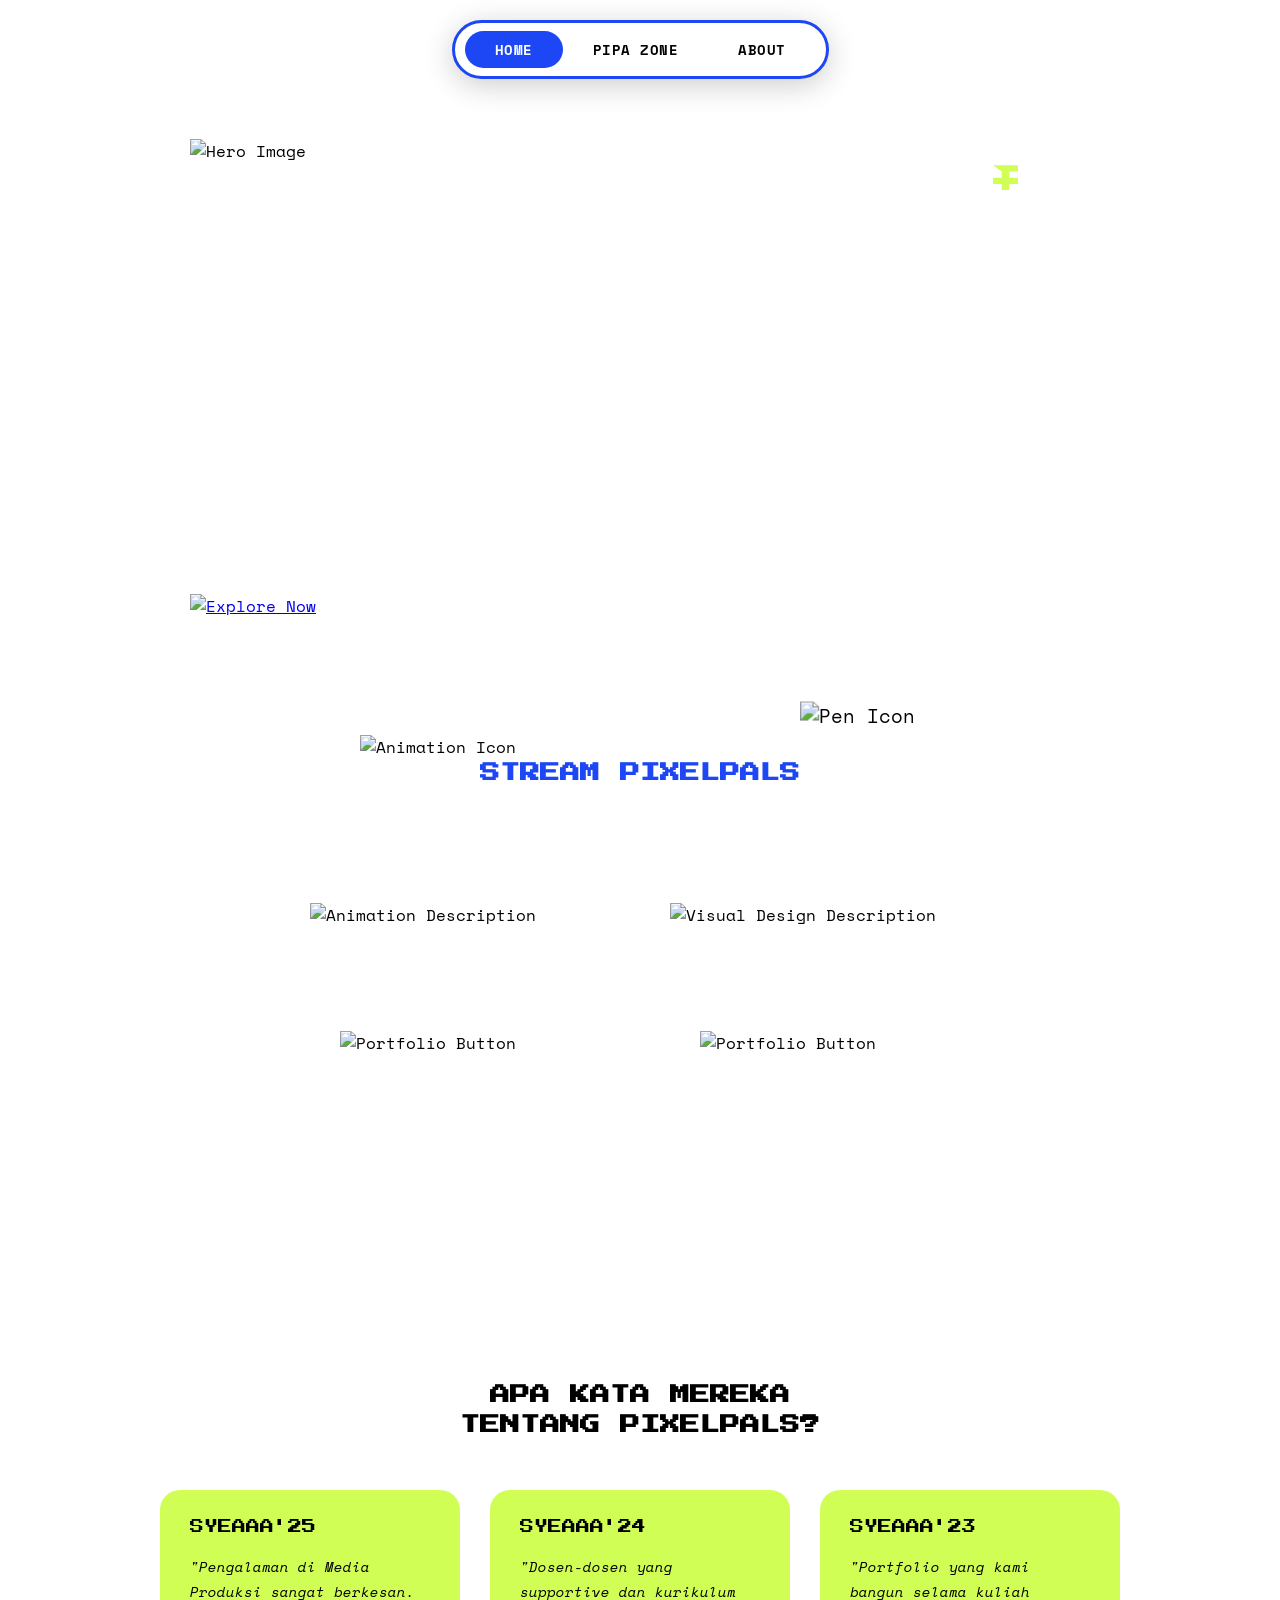
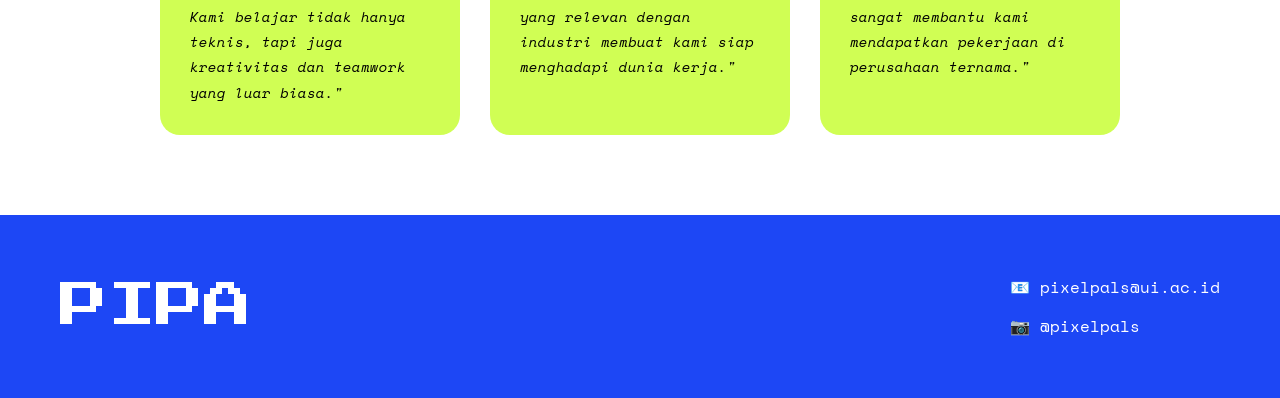
==== index.html @ f9c84b28 "Add files via upload" ====
<!DOCTYPE html>
<html lang="id">
<head>
    <meta charset="UTF-8">
    <meta name="viewport" content="width=device-width, initial-scale=1.0">
    <title>PIXEL PALS - Media Produksi UI</title>
    <link href="https://fonts.googleapis.com/css2?family=Press+Start+2P&family=Space+Mono:wght@400;700&family=Plus+Jakarta+Sans:wght@400;500;600;700&display=swap" rel="stylesheet">
    <style>
        * {
            margin: 0;
            padding: 0;
            box-sizing: border-box;
        }

        :root {
            --blue: #1D47F5;
            --lime: #D0FE54;
            --black: #000000;
            --white: #FFFFFF;
        }

        body {
            font-family: 'Space Mono', monospace;
            background-color: var(--white);
            color: var(--black);
            min-height: 100vh;
        }

        .container {
            max-width: 1200px;
            margin: 0 auto;
            padding: 0 20px;
        }

        /* Header & Navigation */
        header {
            padding: 20px 0;
            background: var(--white);
            position: relative;
            z-index: 100;
            display: flex;
            justify-content: center;
        }

        .nav-container {
            display: flex;
            align-items: center;
            background: var(--white);
            border-radius: 50px;
            padding: 8px 10px;
            box-shadow: 0 6px 30px rgba(0, 0, 0, 0.2);
            gap: 40px;
            position: relative;
            border: 3px solid var(--blue);
        }

        .logo {
            display: none;
        }

        .nav-menu {
            display: flex;
            align-items: center;
            justify-content: center;
            gap: 0;
            position: relative;
        }

        .nav-item {
            padding: 8px 30px;
            border-radius: 30px;
            text-decoration: none;
            font-size: 14px;
            font-weight: 700;
            color: var(--black);
            text-transform: uppercase;
            letter-spacing: 0.5px;
            transition: color 0.3s ease;
            position: relative;
            z-index: 2;
            white-space: nowrap;
        }

        .nav-item:hover {
            color: var(--blue);
        }

        .nav-item.active {
            background: var(--blue);
            color: var(--white);
        }

        /* Hero Section */
        .hero {
            padding: 40px 0;
            background: var(--white);
            position: relative;
            overflow: hidden;
            display: flex;
            justify-content: center;
            align-items: flex-end;
        }

        .hero-wrapper {
            position: relative;
            width: 100%;
            max-width: 900px;
            aspect-ratio: 2720.33 / 1584.61;
        }

        .hero-image {
            width: 100%;
            height: 100%;
            object-fit: cover;
            display: block;
        }

        .hero-cta {
            position: absolute;
            bottom: 0;
            left: 0;
            z-index: 10;
            width: 46.2%;
            aspect-ratio: 1255.82 / 208.75;
        }

        .hero-cta img {
            width: 100%;
            height: 100%;
            object-fit: cover;
            display: block;
        }

        .hero-accent {
            position: absolute;
            top: 5%;
            right: 8%;
            width: 25px;
            height: 25px;
            background: var(--lime);
            clip-path: polygon(0 0, 100% 0, 100% 25%, 65% 25%, 65% 50%, 100% 50%, 100% 75%, 65% 75%, 65% 100%, 35% 100%, 35% 75%, 0 75%, 0 50%, 35% 50%, 35% 25%);
        }

        /* Stream Section */
        .stream {
            padding: 60px 20px;
            background: var(--white);
            overflow: visible;
        }

        .stream-title {
            font-family: 'Press Start 2P', cursive;
            font-size: 20px;
            color: var(--blue);
            margin-bottom: 100px;
            text-align: center;
        }

        .stream-cards {
            display: flex;
            gap: 60px;
            justify-content: center;
            flex-wrap: wrap;
            align-items: flex-start;
        }

        .stream-card {
            position: relative;
            width: 100%;
            max-width: 300px;
            aspect-ratio: 892.76 / 1001.36;
            margin-top: 20px;
        }

        .stream-card-bg {
            position: absolute;
            top: 0;
            left: 0;
            width: 100%;
            height: 100%;
            object-fit: contain;
            z-index: 2;
        }

        .stream-card img {
            width: 100%;
            height: 100%;
            object-fit: contain;
            display: block;
        }

        .stream-card-icon {
            position: absolute;
            top: -50%;
            left: 50%;
            transform: translateX(-50%);
            width: 70% !important;
            max-width: 200px !important;
            aspect-ratio: 1;
            z-index: 3;
            display: flex;
            justify-content: center;
            align-items: center;
        }

        .stream-card-icon img {
            width: 100% !important;
            height: 100% !important;
            object-fit: contain !important;
        }

        .icon-pen {
            transform: scale(1.2);
            transform-origin: center;
        }

        .stream-card-button {
            position: absolute;
            bottom: -38%;
            left: 50%;
            transform: translateX(-50%);
            width: 80% !important;
            max-width: 350px !important;
            aspect-ratio: 767.63 / 116.75;
            z-index: 3;
        }

        .stream-card-button img {
            width: 100% !important;
            height: auto !important;
        }

        /* Testimonial Section */
        .testimonial {
            padding: 80px 0;
            background: var(--white);
        }

        .testimonial-title {
            font-family: 'Press Start 2P', cursive;
            font-size: 20px;
            text-align: center;
            margin-bottom: 50px;
            line-height: 1.5;
            color: var(--black);
        }

        .testimonial-cards {
            display: flex;
            gap: 30px;
            justify-content: center;
            flex-wrap: wrap;
        }

        .testimonial-card {
            background: var(--lime);
            color: var(--black);
            padding: 30px;
            border-radius: 20px;
            width: 300px;
        }

        .testimonial-year {
            font-family: 'Press Start 2P', cursive;
            font-size: 14px;
            margin-bottom: 20px;
        }

        .testimonial-quote {
            font-size: 14px;
            line-height: 1.8;
            font-style: italic;
        }

        /* Footer */
        footer {
            background: var(--blue);
            padding: 60px 0;
            color: var(--white);
        }

        .footer-content {
            display: flex;
            justify-content: space-between;
            align-items: center;
            flex-wrap: wrap;
            gap: 40px;
        }

        .footer-logo {
            font-family: 'Press Start 2P', cursive;
            font-size: 48px;
            color: var(--white);
        }

        .footer-contact {
            display: flex;
            flex-direction: column;
            gap: 15px;
        }

        .contact-item {
            display: flex;
            align-items: center;
            gap: 15px;
            color: var(--white);
            text-decoration: none;
            font-size: 16px;
        }

        .contact-icon {
            width: 30px;
            height: 30px;
        }

        /* Responsive */
        @media (max-width: 768px) {
            .hero {
                padding: 30px 0;
            }

            .hero-wrapper {
                max-width: 100%;
            }

            .hero-cta {
                width: 40%;
            }

            .hero-accent {
                width: 20px;
                height: 20px;
                right: 30px;
            }

            .nav-container {
                padding: 8px 20px;
            }

            .nav-menu {
                gap: 20px;
            }

            .nav-item {
                padding: 6px 14px;
                font-size: 12px;
            }

            .nav-item.active {
                padding: 6px 14px;
            }

            .footer-content {
                flex-direction: column;
                text-align: center;
            }

            .footer-logo {
                font-size: 36px;
            }
        }
    </style>
</head>
<body>
    <!-- Header & Navigation -->
    <header>
        <div class="container">
            <div class="nav-container">
                <div class="logo">PIPA</div>
                <nav class="nav-menu">
                    <a href="index.html" class="nav-item active">Home</a>
                    <a href="pipa-zone.html" class="nav-item">PIPA Zone</a>
                    <a href="#" class="nav-item">About</a>
                </nav>
            </div>
        </div>
    </header>

    <!-- Hero Section -->
    <section class="hero">
        <div class="hero-wrapper">
            <div class="hero-accent"></div>
            <img src="images/hero-image.png" alt="Hero Image" class="hero-image">
            <a href="#" class="hero-cta">
                <img src="images/explore-now-button.png" alt="Explore Now">
            </a>
        </div>
    </section>

    <!-- Stream Section -->
    <section class="stream">
        <div class="container">
            <h2 class="stream-title">STREAM PIXELPALS</h2>
            <div class="stream-cards">
                <!-- Animation Card -->
                <div class="stream-card">
                    <img src="images/desc-animation.png" alt="Animation Description" class="stream-card-bg">
                    <img src="images/icon-animation.png" alt="Animation Icon" class="stream-card-icon">
                    <img src="images/dp-button.png" alt="Portfolio Button" class="stream-card-button">
                </div>

                <!-- Visual Design Card -->
                <div class="stream-card">
                    <img src="images/desc-pen.png" alt="Visual Design Description" class="stream-card-bg">
                    <img src="images/icon-pen.png" alt="Pen Icon" class="stream-card-icon icon-pen">
                    <img src="images/da-button.png" alt="Portfolio Button" class="stream-card-button">
                </div>
            </div>
        </div>
    </section>

    <!-- Testimonial Section -->
    <section class="testimonial">
        <div class="container">
            <h2 class="testimonial-title">APA KATA MEREKA<br>TENTANG PIXELPALS?</h2>
            <div class="testimonial-cards">
                <div class="testimonial-card">
                    <div class="testimonial-year">SYEAAA'25</div>
                    <p class="testimonial-quote">"Pengalaman di Media Produksi sangat berkesan. Kami belajar tidak hanya teknis, tapi juga kreativitas dan teamwork yang luar biasa."</p>
                </div>
                <div class="testimonial-card">
                    <div class="testimonial-year">SYEAAA'24</div>
                    <p class="testimonial-quote">"Dosen-dosen yang supportive dan kurikulum yang relevan dengan industri membuat kami siap menghadapi dunia kerja."</p>
                </div>
                <div class="testimonial-card">
                    <div class="testimonial-year">SYEAAA'23</div>
                    <p class="testimonial-quote">"Portfolio yang kami bangun selama kuliah sangat membantu kami mendapatkan pekerjaan di perusahaan ternama."</p>
                </div>
            </div>
        </div>
    </section>

    <!-- Footer -->
    <footer>
        <div class="container">
            <div class="footer-content">
                <div class="footer-logo">PIPA</div>
                <div class="footer-contact">
                    <a href="mailto:pixelpals@ui.ac.id" class="contact-item">
                        📧 pixelpals@ui.ac.id
                    </a>
                    <a href="https://instagram.com/pixelpals" class="contact-item">
                        📷 @pixelpals
                    </a>
                </div>
            </div>
        </div>
    </footer>
</body>
</html>
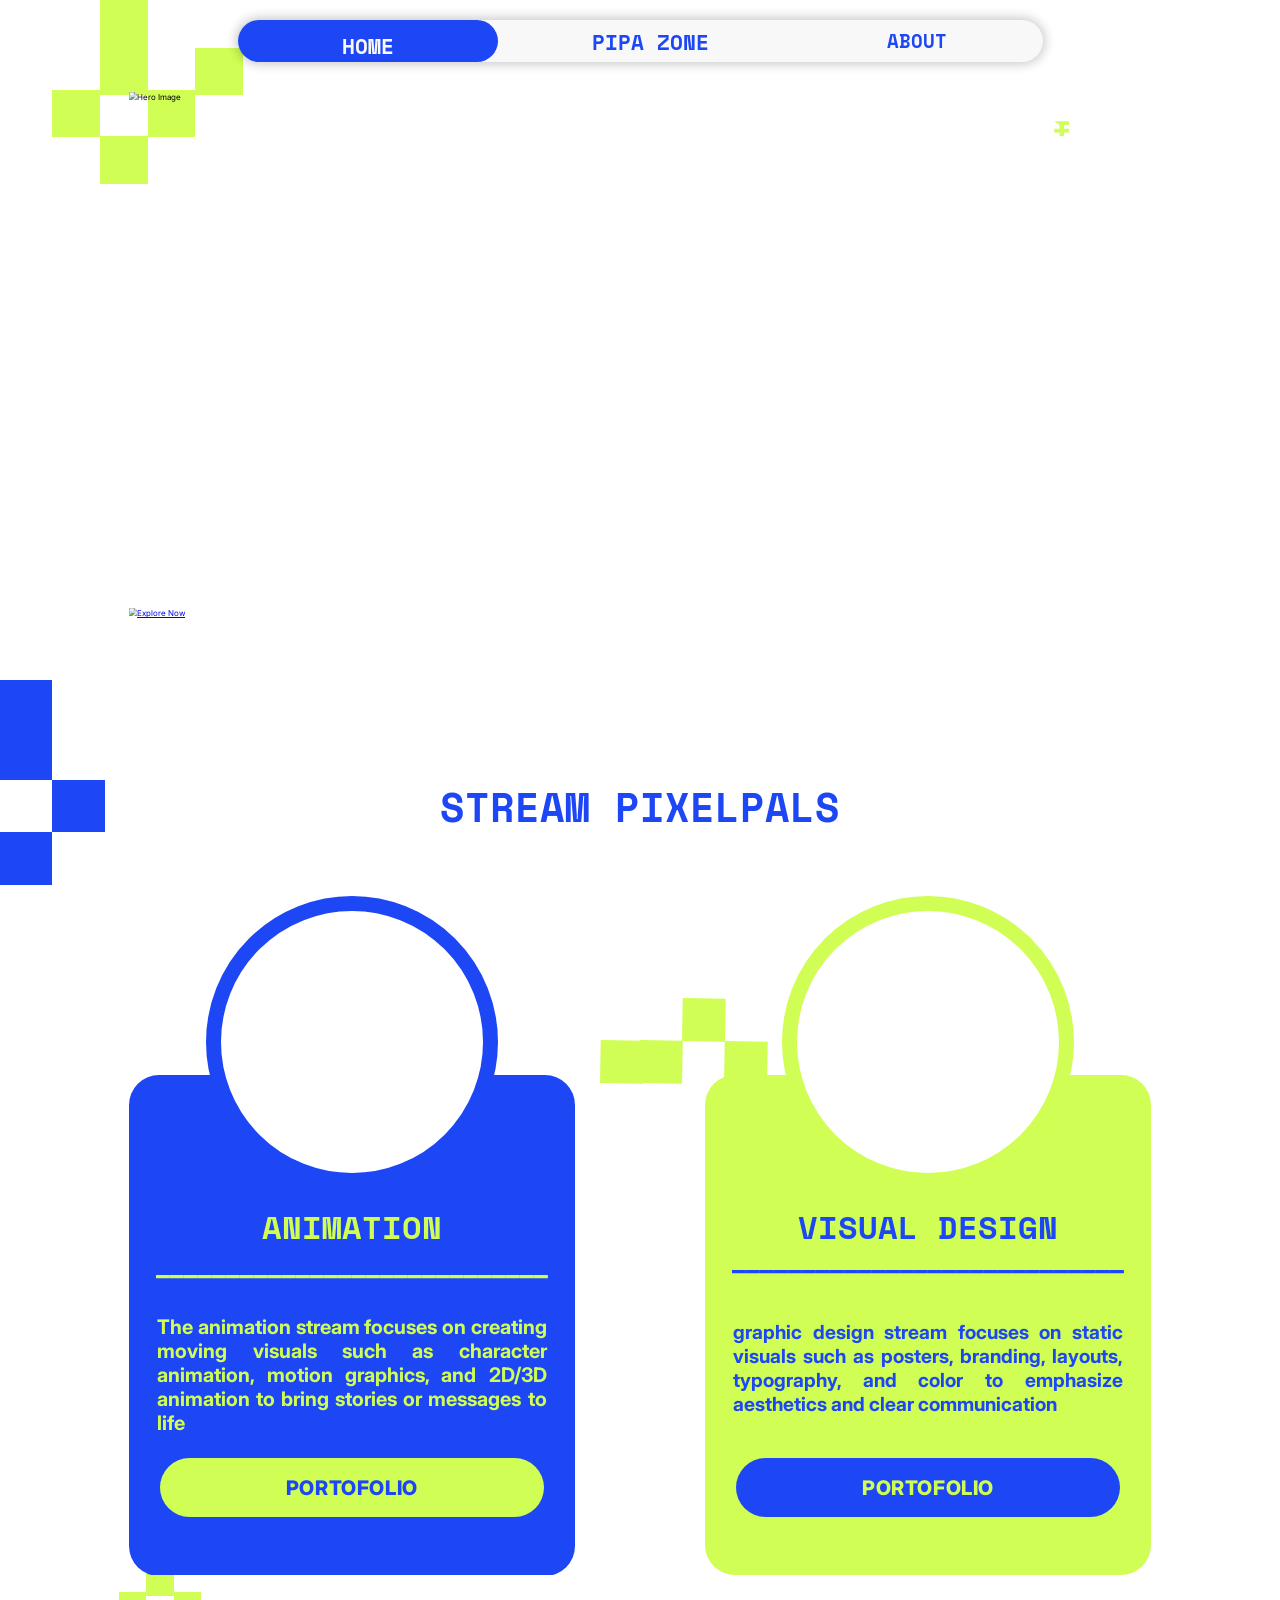
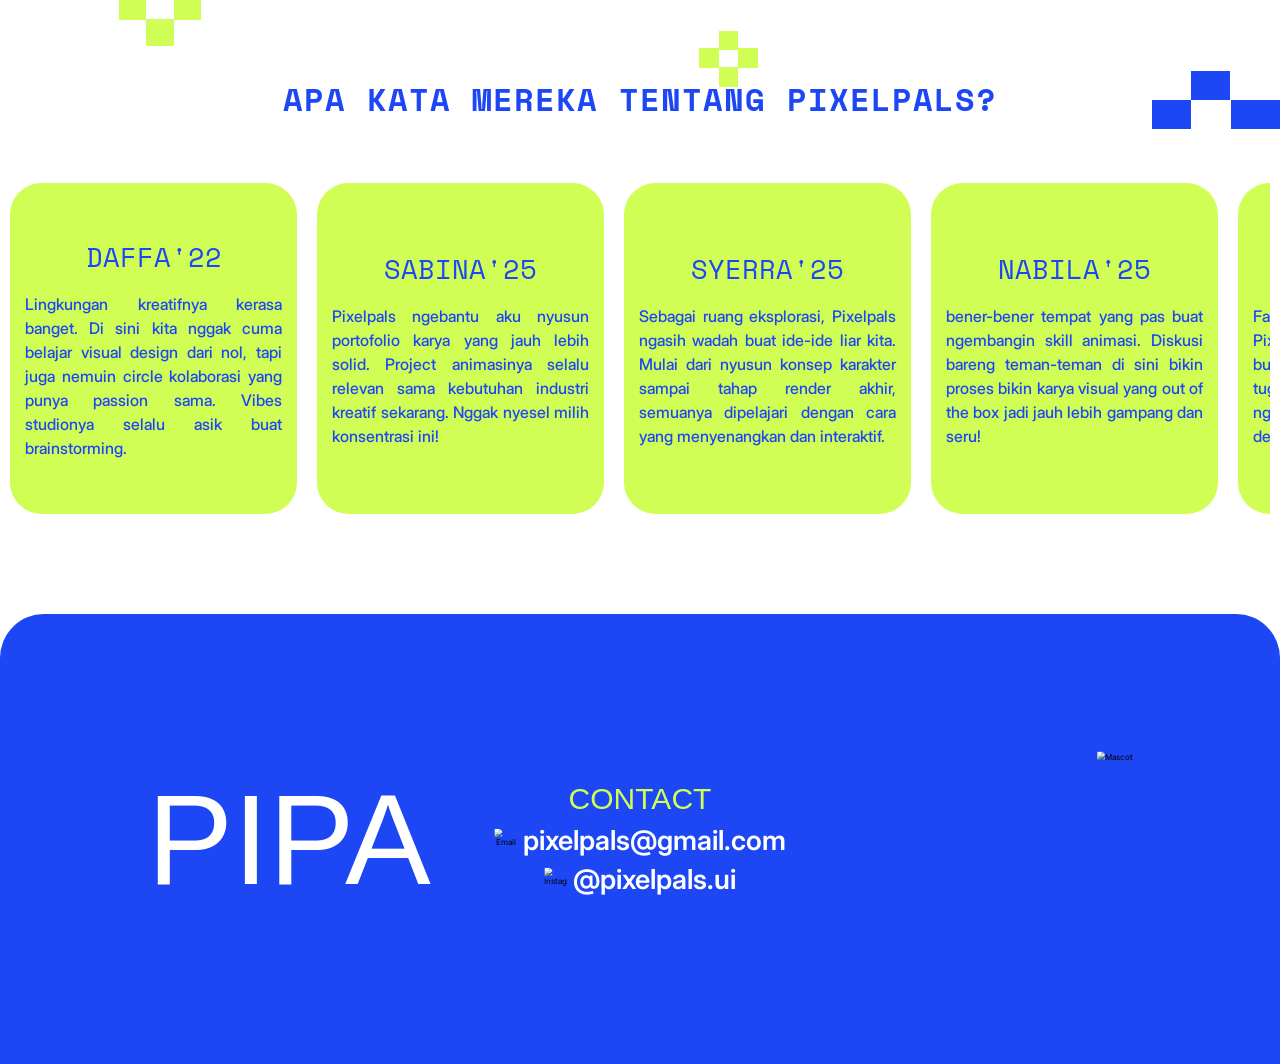
==== commit e829a73b: "Update index.html" ====
--- a/index.html
+++ b/index.html
@@ -4,8 +4,18 @@
     <meta charset="UTF-8">
     <meta name="viewport" content="width=device-width, initial-scale=1.0">
     <title>PIXEL PALS - Media Produksi UI</title>
-    <link href="https://fonts.googleapis.com/css2?family=Press+Start+2P&family=Space+Mono:wght@400;700&family=Plus+Jakarta+Sans:wght@400;500;600;700&display=swap" rel="stylesheet">
+    <link rel="preconnect" href="https://fonts.googleapis.com">
+    <link rel="preconnect" href="https://fonts.gstatic.com" crossorigin>
+    <link href="https://fonts.googleapis.com/css2?family=Inter:ital,opsz,wght@0,14..32,100..900;1,14..32,100..900&family=Montserrat:ital,wght@0,100..900;1,100..900&family=Poppins:ital,wght@0,100;0,200;0,300;0,400;0,500;0,600;0,700;0,800;0,900;1,100;1,200;1,300;1,400;1,500;1,600;1,700;1,800;1,900&family=Space+Mono:ital,wght@0,400;0,700;1,400;1,700&display=swap" rel="stylesheet">
     <style>
+        /* Register local font - Symtext */
+        @font-face {
+            font-family: 'Symtext';
+            src: url('Symtext.ttf') format('truetype');
+            font-weight: normal;
+            font-style: normal;
+        }
+
         * {
             margin: 0;
             padding: 0;
@@ -20,10 +30,35 @@
         }
 
         body {
-            font-family: 'Space Mono', monospace;
+            font-family: 'Inter', sans-serif;
             background-color: var(--white);
             color: var(--black);
             min-height: 100vh;
+            background-image: url('BACKGROUND-HOME.png');
+            background-size: auto 100vh;
+            background-position: center center;
+            background-repeat: no-repeat;
+            background-attachment: fixed;
+            overflow-x: hidden;
+            width: 100%;
+            scroll-snap-type: y mandatory;
+            scroll-behavior: smooth;
+        }
+
+        .page-scale-wrapper {
+            zoom: 0.5;
+            -moz-transform: scale(0.5);
+            -moz-transform-origin: 0 0;
+        }
+
+        .snap-section {
+            scroll-snap-align: start;
+            min-height: 100vh;
+            display: flex;
+            flex-direction: column;
+            justify-content: center;
+            padding: 100px 0;
+            box-sizing: border-box;
         }
 
         .container {
@@ -35,7 +70,7 @@
         /* Header & Navigation */
         header {
             padding: 20px 0;
-            background: var(--white);
+            background: transparent;
             position: relative;
             z-index: 100;
             display: flex;
@@ -45,7 +80,7 @@
         .nav-container {
             display: flex;
             align-items: center;
-            background: var(--white);
+            background: rgba(255, 255, 255, 0.9);
             border-radius: 50px;
             padding: 8px 10px;
             box-shadow: 0 6px 30px rgba(0, 0, 0, 0.2);
@@ -92,20 +127,22 @@
 
         /* Hero Section */
         .hero {
-            padding: 40px 0;
-            background: var(--white);
+            padding: 40px 40px;
+            background: transparent;
             position: relative;
             overflow: hidden;
             display: flex;
             justify-content: center;
             align-items: flex-end;
+            margin: 0 auto;
         }
 
         .hero-wrapper {
             position: relative;
             width: 100%;
-            max-width: 900px;
+            max-width: 2044px;
             aspect-ratio: 2720.33 / 1584.61;
+            margin: 0 auto;
         }
 
         .hero-image {
@@ -135,182 +172,334 @@
             position: absolute;
             top: 5%;
             right: 8%;
-            width: 25px;
-            height: 25px;
+            width: 30px;
+            height: 30px;
             background: var(--lime);
             clip-path: polygon(0 0, 100% 0, 100% 25%, 65% 25%, 65% 50%, 100% 50%, 100% 75%, 65% 75%, 65% 100%, 35% 100%, 35% 75%, 0 75%, 0 50%, 35% 50%, 35% 25%);
         }
 
-        /* Stream Section */
-        .stream {
+        /* Stream Section - Using inline styles */
+        .stream-section {
             padding: 60px 20px;
-            background: var(--white);
-            overflow: visible;
-        }
-
-        .stream-title {
-            font-family: 'Press Start 2P', cursive;
-            font-size: 20px;
-            color: var(--blue);
-            margin-bottom: 100px;
             text-align: center;
-        }
-
-        .stream-cards {
-            display: flex;
-            gap: 60px;
-            justify-content: center;
-            flex-wrap: wrap;
-            align-items: flex-start;
-        }
-
-        .stream-card {
+            width: 100%;
+        }
+
+        .stream-title-custom {
+            color: #1D47F5;
+            font-size: 80px;
+            font-weight: bold;
+            font-family: 'Symtext', 'Space Mono', monospace;
+            margin-top: 80px;
+            margin-bottom: 120px;
+            letter-spacing: 2px;
+        }
+
+        .stream-design-container {
+            width: 100%;
+            overflow-x: auto;
+            display: flex;
+            justify-content: center;
+        }
+
+        .testimonial-section {
+            padding: 60px 20px 200px 20px;
+            text-align: center;
+            width: 100%;
+        }
+
+        .testimonial-title-custom {
+            color: #1D47F5;
+            font-size: 64px;
+            font-weight: bold;
+            font-family: 'Symtext', 'Space Mono', monospace;
+            margin-bottom: 80px;
+            letter-spacing: 2px;
+        }
+
+        /* Portfolio Popup */
+        .portfolio-overlay {
+            position: fixed;
+            top: 0;
+            left: 0;
+            width: 100%;
+            height: 100%;
+            background: rgba(0, 0, 0, 0.5);
+            backdrop-filter: blur(10px);
+            -webkit-backdrop-filter: blur(10px);
+            z-index: 9999;
+            display: none;
+            justify-content: center;
+            align-items: center;
+            cursor: pointer;
+        }
+
+        .portfolio-overlay.active {
+            display: flex;
+        }
+
+        .portfolio-popup {
+            width: 80%;
+            max-width: 1600px;
+            height: auto;
+            aspect-ratio: 2566.11 / 1560.15;
             position: relative;
-            width: 100%;
-            max-width: 300px;
-            aspect-ratio: 892.76 / 1001.36;
-            margin-top: 20px;
-        }
-
-        .stream-card-bg {
+            border-radius: 40px;
+            opacity: 0.95;
+            cursor: default;
+            overflow: hidden;
+            display: flex;
+            justify-content: center;
+            align-items: center;
+            padding: 40px;
+            box-sizing: border-box;
+        }
+
+        .portfolio-popup.visual {
+            background: #D0FE54;
+        }
+
+        .portfolio-popup.animation {
+            background: #1D47F5;
+        }
+
+        .portfolio-popup img {
+            position: absolute;
+            object-fit: cover;
+            border-radius: 16px;
+            max-height: 80%;
+        }
+
+        /* Visual Design Popup Images */
+        .portfolio-popup.visual img:nth-child(1) {
+            width: 38%;
+            height: auto;
+            aspect-ratio: 1025.46 / 569.29;
+            left: 8%;
+            top: 12%;
+        }
+
+        .portfolio-popup.visual img:nth-child(2) {
+            width: 38%;
+            height: auto;
+            aspect-ratio: 1025.92 / 569.29;
+            left: 54%;
+            top: 12%;
+        }
+
+        .portfolio-popup.visual img:nth-child(3) {
+            width: 38%;
+            height: auto;
+            aspect-ratio: 1035.37 / 588.30;
+            left: 54%;
+            top: 55%;
+        }
+
+        .portfolio-popup.visual img:nth-child(4) {
+            width: 38%;
+            height: auto;
+            aspect-ratio: 1042.99 / 586.37;
+            left: 8%;
+            top: 55%;
+        }
+
+        /* Animation Popup Images */
+        .portfolio-popup.animation img:nth-child(1) {
+            width: 36%;
+            height: auto;
+            aspect-ratio: 959.81 / 718.05;
+            left: 10%;
+            top: 30%;
+        }
+
+        .portfolio-popup.animation img:nth-child(2) {
+            width: 39%;
+            height: auto;
+            aspect-ratio: 1026.08 / 725.24;
+            left: 55%;
+            top: 30%;
+        }
+
+        /* Video Containers */
+        .video-container {
+            position: absolute;
+            border-radius: 16px;
+            overflow: hidden;
+            background: #000;
+        }
+
+        .video-container:nth-child(1) {
+            width: 36%;
+            height: auto;
+            aspect-ratio: 959.81 / 718.05;
+            left: 10%;
+            top: 30%;
+        }
+
+        .video-container:nth-child(2) {
+            width: 39%;
+            height: auto;
+            aspect-ratio: 1026.08 / 725.24;
+            left: 55%;
+            top: 30%;
+        }
+
+        .video-container video {
+            width: 100%;
+            height: 100%;
+            object-fit: cover;
+            display: block;
+        }
+
+        .video-overlay {
             position: absolute;
             top: 0;
             left: 0;
             width: 100%;
             height: 100%;
-            object-fit: contain;
-            z-index: 2;
-        }
-
-        .stream-card img {
-            width: 100%;
-            height: 100%;
-            object-fit: contain;
-            display: block;
-        }
-
-        .stream-card-icon {
-            position: absolute;
-            top: -50%;
-            left: 50%;
-            transform: translateX(-50%);
-            width: 70% !important;
-            max-width: 200px !important;
-            aspect-ratio: 1;
-            z-index: 3;
+            background: rgba(0, 0, 0, 0.4);
             display: flex;
             justify-content: center;
             align-items: center;
-        }
-
-        .stream-card-icon img {
-            width: 100% !important;
-            height: 100% !important;
-            object-fit: contain !important;
-        }
-
-        .icon-pen {
-            transform: scale(1.2);
-            transform-origin: center;
-        }
-
-        .stream-card-button {
-            position: absolute;
-            bottom: -38%;
-            left: 50%;
-            transform: translateX(-50%);
-            width: 80% !important;
-            max-width: 350px !important;
-            aspect-ratio: 767.63 / 116.75;
-            z-index: 3;
-        }
-
-        .stream-card-button img {
-            width: 100% !important;
-            height: auto !important;
-        }
-
-        /* Testimonial Section */
+            cursor: pointer;
+            opacity: 1;
+            transition: opacity 0.3s ease;
+        }
+
+        .play-btn {
+            width: 80px;
+            height: 80px;
+            border-radius: 50%;
+            background: rgba(255, 255, 255, 0.9);
+            border: none;
+            cursor: pointer;
+            font-size: 32px;
+            color: #1D47F5;
+            display: flex;
+            justify-content: center;
+            align-items: center;
+            transition: transform 0.2s ease, background 0.2s ease;
+        }
+
+        .play-btn:hover {
+            transform: scale(1.1);
+            background: #fff;
+        }
+
+        /* Testimonial Slider */
+        .slider-container {
+            width: 100%;
+            overflow: hidden;
+            position: relative;
+        }
+
+        .slider-track {
+            display: flex;
+            gap: 40px;
+            animation: scrollLeft 40s linear infinite;
+            width: max-content;
+        }
+
+        .slider-track:hover {
+            animation-play-state: paused;
+        }
+
+        @keyframes scrollLeft {
+            0% {
+                transform: translateX(0);
+            }
+            100% {
+                transform: translateX(-50%);
+            }
+        }
+
+        .testimonial-card-slider {
+            width: 574px;
+            min-width: 574px;
+            height: 661px;
+            background: #D0FE54;
+            border-radius: 63px;
+            padding: 40px 30px;
+            display: flex;
+            flex-direction: column;
+            align-items: center;
+            justify-content: center;
+            box-sizing: border-box;
+        }
+
+        @font-face {
+            font-family: 'Symtext';
+            src: url('Symtext.ttf') format('truetype'); /* PASTIKAN FILE ADA DI FOLDER YANG SAMA */
+            font-weight: normal;
+            font-style: normal;
+        }
+
+/* Satukan menjadi satu deklarasi yang spesifik */
+        .testimonial-card-slider .card-name {
+            font-family: 'Symtext', 'Space Mono', monospace !important; /* Gunakan !important untuk memaksa */
+            text-align: center;
+            color: #1D47F5;
+            font-size: 54px;
+            font-weight: 400;
+            margin-bottom: 30px;
+            text-transform: uppercase;
+        }
+
+        .testimonial-card-slider .card-quote {
+            text-align: justify;
+            color: #1D47F5;
+            font-size: 32px;
+            font-family: 'Inter', sans-serif;
+            font-weight: 500;
+            line-height: 1.5;
+            word-wrap: break-word;
+        }
+
+        .testimonial-title-custom {
+            color: #1D47F5;
+            font-size: 64px;
+            font-weight: bold;
+            font-family: 'Symtext', 'Space Mono', monospace;
+            margin-top: 80px;
+            margin-bottom: 120px;
+            letter-spacing: 2px;
+        }
+
+        /* Testimonial Section - Using custom design above */
         .testimonial {
-            padding: 80px 0;
-            background: var(--white);
+            display: none;
         }
 
         .testimonial-title {
-            font-family: 'Press Start 2P', cursive;
-            font-size: 20px;
-            text-align: center;
-            margin-bottom: 50px;
-            line-height: 1.5;
-            color: var(--black);
+            display: none;
         }
 
         .testimonial-cards {
-            display: flex;
-            gap: 30px;
-            justify-content: center;
-            flex-wrap: wrap;
+            display: none;
         }
 
         .testimonial-card {
-            background: var(--lime);
-            color: var(--black);
-            padding: 30px;
-            border-radius: 20px;
-            width: 300px;
+            display: none;
         }
 
         .testimonial-year {
-            font-family: 'Press Start 2P', cursive;
-            font-size: 14px;
-            margin-bottom: 20px;
+            display: none;
         }
 
         .testimonial-quote {
-            font-size: 14px;
-            line-height: 1.8;
-            font-style: italic;
+            display: none;
         }
 
         /* Footer */
         footer {
-            background: var(--blue);
-            padding: 60px 0;
-            color: var(--white);
-        }
-
-        .footer-content {
-            display: flex;
-            justify-content: space-between;
+            width: 100%;
+            box-sizing: border-box;
+            padding: 40px 20px;
+            background: #1D47F5;
+            border-radius: 88px 88px 0 0;
+            display: flex;
+            justify-content: center;
             align-items: center;
-            flex-wrap: wrap;
-            gap: 40px;
-        }
-
-        .footer-logo {
-            font-family: 'Press Start 2P', cursive;
-            font-size: 48px;
-            color: var(--white);
-        }
-
-        .footer-contact {
-            display: flex;
-            flex-direction: column;
-            gap: 15px;
-        }
-
-        .contact-item {
-            display: flex;
-            align-items: center;
-            gap: 15px;
-            color: var(--white);
-            text-decoration: none;
-            font-size: 16px;
-        }
-
-        .contact-icon {
-            width: 30px;
-            height: 30px;
         }
 
         /* Responsive */
@@ -328,9 +517,48 @@
             }
 
             .hero-accent {
-                width: 20px;
-                height: 20px;
-                right: 30px;
+                display: none;
+            }
+
+            .stream-title-custom {
+                font-size: 40px;
+            }
+
+            .stream-box {
+                min-width: 100%;
+                padding: 40px 20px;
+            }
+
+            .stream-box-label {
+                font-size: 32px;
+            }
+
+            .stream-box-desc {
+                font-size: 18px;
+            }
+
+            .testimonial-title-custom {
+                font-size: 32px;
+            }
+
+            .testimonial-card-custom {
+                width: 100%;
+                max-width: 350px;
+                height: auto;
+                min-height: 350px;
+            }
+
+            .testimonial-name {
+                font-size: 28px;
+            }
+
+            .testimonial-quote-custom {
+                font-size: 16px;
+            }
+
+            .footer-title {
+                font-size: 60px;
+                letter-spacing: 5px;
             }
 
             .nav-container {
@@ -362,22 +590,75 @@
     </style>
 </head>
 <body>
+    <div class="page-scale-wrapper">
+    <!-- Decorative Background Elements -->
+    <div style="width: 100%; height: 100%; position: fixed; top: 0; left: 0; pointer-events: none; z-index: -1;">
+        <!-- Left side - Lime squares (top) -->
+        <div style="width: 95.37px; height: 95.37px; left: 104.65px; top: 179.08px; position: absolute; background: #D0FE54;"></div>
+        <div style="width: 95.37px; height: 95.37px; left: 200.02px; top: 271.87px; position: absolute; background: #D0FE54;"></div>
+        <div style="width: 95.37px; height: 95.37px; left: 295.38px; top: 179.08px; position: absolute; background: #D0FE54;"></div>
+        <div style="width: 95.37px; height: 95.37px; left: 390.75px; top: 95.37px; position: absolute; background: #D0FE54;"></div>
+        <div style="width: 95.37px; height: 95.37px; left: 200.02px; top: 0px; position: absolute; background: #D0FE54;"></div>
+        <div style="width: 95.37px; height: 95.37px; left: 200.02px; top: 95.37px; position: absolute; background: #D0FE54;"></div>
+        
+        <!-- Right side - Blue squares (top) -->
+        <div style="width: 128.22px; height: 128.22px; left: 2631.80px; top: 841.18px; position: absolute; background: #1D47F5;"></div>
+        <div style="width: 128.22px; height: 128.22px; left: 2760.02px; top: 965.93px; position: absolute; background: #1D47F5;"></div>
+        <div style="width: 128.22px; height: 128.22px; left: 2888.24px; top: 841.18px; position: absolute; background: #1D47F5;"></div>
+        <div style="width: 128.22px; height: 128.22px; left: 2760.02px; top: 728.63px; position: absolute; background: #1D47F5;"></div>
+        
+        <!-- Left side - Blue squares (middle) -->
+        <div style="width: 104.65px; height: 104.65px; left: 0px; top: 1455.19px; position: absolute; background: #1D47F5;"></div>
+        <div style="width: 104.65px; height: 104.65px; left: 0px; top: 1359.18px; position: absolute; background: #1D47F5;"></div>
+        <div style="width: 104.65px; height: 104.65px; left: 0px; top: 1664.49px; position: absolute; background: #1D47F5;"></div>
+        <div style="width: 104.65px; height: 104.65px; left: 104.65px; top: 1559.84px; position: absolute; background: #1D47F5;"></div>
+        
+        <!-- Center - Lime rotated rectangles -->
+        <div style="width: 85.49px; height: 85.30px; left: 1277.75px; top: 2166.39px; position: absolute; transform: rotate(-89deg); transform-origin: top left; background: #D0FE54;"></div>
+        <div style="width: 85.49px; height: 85.30px; left: 1199.51px; top: 2165.33px; position: absolute; transform: rotate(-89deg); transform-origin: top left; background: #D0FE54;"></div>
+        <div style="width: 85.49px; height: 85.30px; left: 1448.33px; top: 2168.71px; position: absolute; transform: rotate(-89deg); transform-origin: top left; background: #D0FE54;"></div>
+        <div style="width: 85.49px; height: 85.30px; left: 1364.20px; top: 2082.07px; position: absolute; transform: rotate(-89deg); transform-origin: top left; background: #D0FE54;"></div>
+        
+        <!-- Bottom left - Lime small squares -->
+        <div style="width: 54.76px; height: 54.76px; left: 237.50px; top: 3184.41px; position: absolute; background: #D0FE54;"></div>
+        <div style="width: 54.76px; height: 54.76px; left: 292.26px; top: 3237.70px; position: absolute; background: #D0FE54;"></div>
+        <div style="width: 54.76px; height: 54.76px; left: 347.02px; top: 3184.41px; position: absolute; background: #D0FE54;"></div>
+        <div style="width: 54.76px; height: 54.76px; left: 292.26px; top: 3136.34px; position: absolute; background: #D0FE54;"></div>
+        
+        <!-- Bottom right - Blue rotated rectangles -->
+        <div style="width: 57.56px; height: 78.79px; left: 2461.73px; top: 3457.60px; position: absolute; transform: rotate(-90deg); transform-origin: top left; background: #1D47F5;"></div>
+        <div style="width: 57.56px; height: 78.79px; left: 2534.01px; top: 3457.67px; position: absolute; transform: rotate(-90deg); transform-origin: top left; background: #1D47F5;"></div>
+        <div style="width: 57.56px; height: 78.79px; left: 2304.15px; top: 3457.45px; position: absolute; transform: rotate(-90deg); transform-origin: top left; background: #1D47F5;"></div>
+        <div style="width: 57.56px; height: 78.79px; left: 2382.99px; top: 3399.97px; position: absolute; transform: rotate(-90deg); transform-origin: top left; background: #1D47F5;"></div>
+        
+        <!-- Very bottom - Lime tiny squares -->
+        <div style="width: 39.19px; height: 39.19px; left: 1398.37px; top: 3295.84px; position: absolute; background: #D0FE54;"></div>
+        <div style="width: 39.19px; height: 39.19px; left: 1437.55px; top: 3333.97px; position: absolute; background: #D0FE54;"></div>
+        <div style="width: 39.19px; height: 39.19px; left: 1476.74px; top: 3295.84px; position: absolute; background: #D0FE54;"></div>
+        <div style="width: 39.19px; height: 39.19px; left: 1437.55px; top: 3261.44px; position: absolute; background: #D0FE54;"></div>
+    </div>
+
     <!-- Header & Navigation -->
-    <header>
-        <div class="container">
-            <div class="nav-container">
-                <div class="logo">PIPA</div>
-                <nav class="nav-menu">
-                    <a href="index.html" class="nav-item active">Home</a>
-                    <a href="pipa-zone.html" class="nav-item">PIPA Zone</a>
-                    <a href="#" class="nav-item">About</a>
-                </nav>
-            </div>
+    <header style="width: 100%; display: flex; justify-content: center; padding: 40px 60px 20px 60px; position: relative; z-index: 100;">
+        <div style="width: 100%; max-width: 1610px; height: 83px; position: relative; border-radius: 118.92px;">
+            <!-- Background with shadow -->
+            <div style="width: 100%; height: 83px; left: 0px; top: 0px; position: absolute; opacity: 0.70; background: #F7F6F6; box-shadow: 0px 0px 20.22px 4.76px rgba(0, 0, 0, 0.30); border-radius: 118.92px;"></div>
+            
+            <!-- Blue active tab -->
+            <a href="index.html" style="width: 521.42px; height: 83.05px; left: 0px; top: 0px; position: absolute; background: #1D47F5; border-radius: 118.92px; text-decoration: none; display: flex; align-items: center; justify-content: center;">
+                <span style="width: 375.03px; height: 41.34px; text-align: center; color: #F9F9F9; font-size: 42.81px; font-family: 'Symtext', 'Space Mono', monospace; font-weight: bold;">HOME</span>
+            </a>
+            
+            <!-- PIPA Zone -->
+            <a href="pipa-zone.html" style="width: 375.03px; height: 41.34px; left: 639.16px; top: 11.66px; position: absolute; text-align: center; color: #1D47F5; font-size: 42.81px; font-family: 'Symtext', 'Space Mono', monospace; font-weight: bold; text-decoration: none;">PIPA ZONE</a>
+            
+            <!-- About -->
+            <a href="about.html" style="width: 455.55px; height: 36.67px; left: 1131.92px; top: 13.99px; position: absolute; text-align: center; color: #1D47F5; font-size: 37.98px; font-family: 'Symtext', 'Space Mono', monospace; font-weight: bold; text-decoration: none;">ABOUT</a>
         </div>
     </header>
 
     <!-- Hero Section -->
-    <section class="hero">
+    <section class="hero snap-section">
         <div class="hero-wrapper">
             <div class="hero-accent"></div>
             <img src="images/hero-image.png" alt="Hero Image" class="hero-image">
@@ -387,64 +668,248 @@
         </div>
     </section>
 
-    <!-- Stream Section -->
-    <section class="stream">
-        <div class="container">
-            <h2 class="stream-title">STREAM PIXELPALS</h2>
-            <div class="stream-cards">
-                <!-- Animation Card -->
-                <div class="stream-card">
-                    <img src="images/desc-animation.png" alt="Animation Description" class="stream-card-bg">
-                    <img src="images/icon-animation.png" alt="Animation Icon" class="stream-card-icon">
-                    <img src="images/dp-button.png" alt="Portfolio Button" class="stream-card-button">
-                </div>
-
-                <!-- Visual Design Card -->
-                <div class="stream-card">
-                    <img src="images/desc-pen.png" alt="Visual Design Description" class="stream-card-bg">
-                    <img src="images/icon-pen.png" alt="Pen Icon" class="stream-card-icon icon-pen">
-                    <img src="images/da-button.png" alt="Portfolio Button" class="stream-card-button">
-                </div>
+    <!-- Stream Section - Custom Design -->
+    <section class="stream-section snap-section">
+        <h2 class="stream-title-custom">STREAM PIXELPALS</h2>
+        
+        <div class="stream-design-container">
+            <div style="width: 100%; max-width: 2044px; height: auto; aspect-ratio: 2044.37 / 1359.50; position: relative; margin: 0 auto;">
+                <!-- Left Blue Box -->
+                <div style="width: 892.76px; height: 1001.36px; left: 0px; top: 358.14px; position: absolute; background: #1D47F5; border-radius: 60.29px; max-width: 45%;"></div>
+                
+                <!-- Right Green Box -->
+                <div style="width: 892.76px; height: 1001.36px; left: 1151.61px; top: 357.94px; position: absolute; background: #D0FE54; border-radius: 60.29px; max-width: 45%;"></div>
+                
+                <!-- Visual Design Label -->
+                <div style="width: 654.97px; height: 132.82px; left: 1270.50px; top: 595.30px; position: absolute; text-align: center; justify-content: center; display: flex; flex-direction: column; color: #1D47F5; font-size: 64.31px; font-family: 'Symtext', 'Space Mono', monospace; font-weight: bold; word-wrap: break-word;">VISUAL DESIGN</div>
+                
+                <!-- Animation Label -->
+                <div style="width: 571.54px; height: 132.82px; left: 159.99px; top: 595.30px; position: absolute; text-align: center; justify-content: center; display: flex; flex-direction: column; color: #D0FE54; font-size: 64.31px; font-family: 'Symtext', 'Space Mono', monospace; font-weight: bold; word-wrap: break-word;">ANIMATION</div>
+                
+                <!-- Right Line -->
+                <div style="width: 853px; height: 190.97px; left: 1171.49px; top: 632.64px; position: absolute; text-align: center; justify-content: center; display: flex; flex-direction: column; color: #1D47F5; font-size: 58.47px; font-family: 'Inter', sans-serif; font-weight: 700; word-wrap: break-word;">____________________________</div>
+                
+                <!-- Left Line -->
+                <div style="width: 853px; height: 190.97px; left: 19.26px; top: 641.09px; position: absolute; text-align: center; justify-content: center; display: flex; flex-direction: column; color: #D0FE54; font-size: 58.47px; font-family: 'Inter', sans-serif; font-weight: 700; word-wrap: break-word;">____________________________</div>
+                
+                <!-- Left Description -->
+                <div style="width: 778.69px; height: 132.84px; left: 56.41px; top: 891.44px; position: absolute; text-align: justify; justify-content: center; display: flex; flex-direction: column; color: #D0FE54; font-size: 40.19px; font-family: 'Inter', sans-serif; font-weight: 700; word-wrap: break-word;">The animation stream focuses on creating moving visuals such as character animation, motion graphics, and 2D/3D animation to bring stories or messages to life</div>
+                
+                <!-- Right Description -->
+                <div style="width: 780.18px; height: 254.19px; left: 1207.90px; top: 817.18px; position: absolute; text-align: justify; justify-content: center; display: flex; flex-direction: column; color: #1D47F5; font-size: 38.86px; font-family: 'Inter', sans-serif; font-weight: 700; word-wrap: break-word;">graphic design stream focuses on static visuals such as posters, branding, layouts, typography, and color to emphasize aesthetics and clear communication</div>
+                
+                <!-- Right Button -->
+                <a href="#" class="portfolio-btn" id="btnVisualDesign" style="width: 767.63px; height: 116.75px; left: 1214.17px; top: 1125.16px; position: absolute; background: #1D47F5; border-radius: 200.97px; display: flex; align-items: center; justify-content: center; text-decoration: none; cursor: pointer;">
+                    <span style="text-align: center; color: #D0FE54; font-size: 40.19px; font-family: 'Inter', sans-serif; font-weight: 800; letter-spacing: 1.21px;">PORTOFOLIO</span>
+                </a>
+                
+                <!-- Left Circle -->
+                <div style="width: 584.77px; height: 584.77px; left: 154px; top: 0.14px; position: absolute; background: white; border-radius: 9999px; border: 30.15px #1D47F5 solid;"></div>
+                
+                <!-- Left Button -->
+                <a href="#" class="portfolio-btn" id="btnAnimation" style="width: 767.63px; height: 116.75px; left: 61.94px; top: 1125.16px; position: absolute; background: #D0FE54; border-radius: 200.97px; display: flex; align-items: center; justify-content: center; text-decoration: none; cursor: pointer;">
+                    <span style="text-align: center; color: #1D47F5; font-size: 40.19px; font-family: 'Inter', sans-serif; font-weight: 800; letter-spacing: 1.21px;">PORTOFOLIO</span>
+                </a>
+                
+                <!-- Right Circle -->
+                <div style="width: 584.77px; height: 584.77px; left: 1305.61px; top: 0px; position: absolute; background: white; border-radius: 9999px; border: 30.15px #D0FE54 solid;"></div>
             </div>
         </div>
     </section>
 
-    <!-- Testimonial Section -->
-    <section class="testimonial">
-        <div class="container">
-            <h2 class="testimonial-title">APA KATA MEREKA<br>TENTANG PIXELPALS?</h2>
-            <div class="testimonial-cards">
-                <div class="testimonial-card">
-                    <div class="testimonial-year">SYEAAA'25</div>
-                    <p class="testimonial-quote">"Pengalaman di Media Produksi sangat berkesan. Kami belajar tidak hanya teknis, tapi juga kreativitas dan teamwork yang luar biasa."</p>
-                </div>
-                <div class="testimonial-card">
-                    <div class="testimonial-year">SYEAAA'24</div>
-                    <p class="testimonial-quote">"Dosen-dosen yang supportive dan kurikulum yang relevan dengan industri membuat kami siap menghadapi dunia kerja."</p>
-                </div>
-                <div class="testimonial-card">
-                    <div class="testimonial-year">SYEAAA'23</div>
-                    <p class="testimonial-quote">"Portfolio yang kami bangun selama kuliah sangat membantu kami mendapatkan pekerjaan di perusahaan ternama."</p>
+    <!-- Testimonial Section - Custom Design -->
+    <section class="testimonial-section snap-section">
+        <h2 class="testimonial-title-custom">APA KATA MEREKA TENTANG PIXELPALS?</h2>
+        
+        <div class="slider-container">
+            <div class="slider-track">
+                <!-- Original 5 Cards -->
+                <div class="testimonial-card-slider">
+                    <div class="card-name">daffa'22</div>
+                    <p class="card-quote">Lingkungan kreatifnya kerasa banget. Di sini kita nggak cuma belajar visual design dari nol, tapi juga nemuin circle kolaborasi yang punya passion sama. Vibes studionya selalu asik buat brainstorming.</p>
+                </div>
+                
+                <div class="testimonial-card-slider">
+                    <div class="card-name">sabina'25</div>
+                    <p class="card-quote">Pixelpals ngebantu aku nyusun portofolio karya yang jauh lebih solid. Project animasinya selalu relevan sama kebutuhan industri kreatif sekarang. Nggak nyesel milih konsentrasi ini!</p>
+                </div>
+                
+                <div class="testimonial-card-slider">
+                    <div class="card-name">SYERRA'25</div>
+                    <p class="card-quote">Sebagai ruang eksplorasi, Pixelpals ngasih wadah buat ide-ide liar kita. Mulai dari nyusun konsep karakter sampai tahap render akhir, semuanya dipelajari dengan cara yang menyenangkan dan interaktif.</p>
+                </div>
+                
+                <div class="testimonial-card-slider">
+                    <div class="card-name">nabila'25</div>
+                    <p class="card-quote">bener-bener tempat yang pas buat ngembangin skill animasi. Diskusi bareng teman-teman di sini bikin proses bikin karya visual yang out of the box jadi jauh lebih gampang dan seru!</p>
+                </div>
+                
+                <div class="testimonial-card-slider">
+                    <div class="card-name">nazel'25</div>
+                    <p class="card-quote">Fasilitas dan support system di Pixelpals juara sih. Cocok banget buat nongkrong sambil ngerjain tugas modelling atau 2D tanpa ngerasa burnout. Belajar software desain jadi kerasa ringan.</p>
+                </div>
+                
+                <!-- Duplicated 5 Cards for infinite loop -->
+                <div class="testimonial-card-slider">
+                    <div class="card-name">daffa'22</div>
+                    <p class="card-quote">Lingkungan kreatifnya kerasa banget. Di sini kita nggak cuma belajar visual design dari nol, tapi juga nemuin circle kolaborasi yang punya passion sama. Vibes studionya selalu asik buat brainstorming.</p>
+                </div>
+                
+                <div class="testimonial-card-slider">
+                    <div class="card-name">sabina'25</div>
+                    <p class="card-quote">Pixelpals ngebantu aku nyusun portofolio karya yang jauh lebih solid. Project animasinya selalu relevan sama kebutuhan industri kreatif sekarang. Nggak nyesel milih konsentrasi ini!</p>
+                </div>
+                
+                <div class="testimonial-card-slider">
+                    <div class="card-name">SYERRA'25</div>
+                    <p class="card-quote">Sebagai ruang eksplorasi, Pixelpals ngasih wadah buat ide-ide liar kita. Mulai dari nyusun konsep karakter sampai tahap render akhir, semuanya dipelajari dengan cara yang menyenangkan dan interaktif.</p>
+                </div>
+                
+                <div class="testimonial-card-slider">
+                    <div class="card-name">nabila'25</div>
+                    <p class="card-quote">bener-bener tempat yang pas buat ngembangin skill animasi. Diskusi bareng teman-teman di sini bikin proses bikin karya visual yang out of the box jadi jauh lebih gampang dan seru!</p>
+                </div>
+                
+                <div class="testimonial-card-slider">
+                    <div class="card-name">nazel'25</div>
+                    <p class="card-quote">Fasilitas dan support system di Pixelpals juara sih. Cocok banget buat nongkrong sambil ngerjain tugas modelling atau 2D tanpa ngerasa burnout. Belajar software desain jadi kerasa ringan.</p>
                 </div>
             </div>
         </div>
     </section>
 
     <!-- Footer -->
-    <footer>
-        <div class="container">
-            <div class="footer-content">
-                <div class="footer-logo">PIPA</div>
-                <div class="footer-contact">
-                    <a href="mailto:pixelpals@ui.ac.id" class="contact-item">
-                        📧 pixelpals@ui.ac.id
-                    </a>
-                    <a href="https://instagram.com/pixelpals" class="contact-item">
-                        📷 @pixelpals
-                    </a>
+    <footer class="snap-section">
+        <div style="width: 100%; max-width: 2091px; height: 450px; position: relative; margin: 0 auto; padding: 0 60px;">
+            <!-- PIPA - Left Side -->
+            <div style="position: absolute; left: 60px; top: 50%; transform: translateY(-50%); text-align: center; color: white; font-size: 257.24px; font-family: 'Symtext', sans-serif; font-weight: 400; word-wrap: break-word;">PIPA</div>
+            
+            <!-- Contact Section - Center -->
+            <div style="position: absolute; left: 50%; top: 50%; transform: translate(-50%, -50%); text-align: center;">
+                <div style="text-align: center; color: #D0FE54; font-size: 60px; font-family: 'Symtext', sans-serif; font-weight: 400; margin-bottom: 15px;">CONTACT</div>
+                <div style="display: flex; align-items: center; justify-content: center; gap: 12px; margin-bottom: 10px;">
+                    <img src="Email-icon.png" alt="Email" style="width: 45px; height: 45px; object-fit: contain;">
+                    <span style="text-align: center; color: white; font-size: 55px; font-family: 'Inter', sans-serif; font-weight: 600;">pixelpals@gmail.com</span>
+                </div>
+                <div style="display: flex; align-items: center; justify-content: center; gap: 12px;">
+                    <img src="IG-icon.png" alt="Instagram" style="width: 45px; height: 45px; object-fit: contain;">
+                    <span style="text-align: center; color: white; font-size: 55px; font-family: 'Inter', sans-serif; font-weight: 600;">@pixelpals.ui</span>
+                </div>
+            </div>
+            
+            <!-- Mascot - Right Side -->
+            <img src="MASCOT.png" alt="Mascot" style="position: absolute; right: 60px; top: 50%; transform: translateY(-50%); height: 350px; object-fit: contain;">
+        </div>
+    </footer>
+
+    <!-- Portfolio Popup - Visual Design -->
+    <div class="portfolio-overlay" id="portfolioOverlayVisual">
+        <div class="portfolio-popup visual" id="portfolioPopupVisual">
+            <img src="IMAGE1.png" alt="Portfolio 1">
+            <img src="IMAGE2.png" alt="Portfolio 2">
+            <img src="IMAGE3.png" alt="Portfolio 3">
+            <img src="IMAGE4.png" alt="Portfolio 4">
+        </div>
+    </div>
+
+    <!-- Portfolio Popup - Animation -->
+    <div class="portfolio-overlay" id="portfolioOverlayAnimation">
+        <div class="portfolio-popup animation" id="portfolioPopupAnimation">
+            <div class="video-container" id="videoContainer1">
+                <video id="video1" src="animasi 1 .mov" loop playsinline></video>
+                <div class="video-overlay" id="videoOverlay1">
+                    <button class="play-btn" id="playBtn1">▶</button>
+                </div>
+            </div>
+            <div class="video-container" id="videoContainer2">
+                <video id="video2" src="animasi 2.mov" loop playsinline></video>
+                <div class="video-overlay" id="videoOverlay2">
+                    <button class="play-btn" id="playBtn2">▶</button>
                 </div>
             </div>
         </div>
-    </footer>
+    </div>
+
+    <script>
+        // Portfolio Popup - Visual Design
+        const overlayVisual = document.getElementById('portfolioOverlayVisual');
+        const btnVisual = document.getElementById('btnVisualDesign');
+
+        btnVisual.addEventListener('click', (e) => {
+            e.preventDefault();
+            overlayVisual.classList.add('active');
+            document.body.style.overflow = 'hidden';
+        });
+
+        overlayVisual.addEventListener('click', (e) => {
+            if (e.target === overlayVisual) {
+                overlayVisual.classList.remove('active');
+                document.body.style.overflow = '';
+            }
+        });
+
+        // Portfolio Popup - Animation
+        const overlayAnimation = document.getElementById('portfolioOverlayAnimation');
+        const btnAnimation = document.getElementById('btnAnimation');
+
+        btnAnimation.addEventListener('click', (e) => {
+            e.preventDefault();
+            overlayAnimation.classList.add('active');
+            document.body.style.overflow = 'hidden';
+        });
+
+        overlayAnimation.addEventListener('click', (e) => {
+            if (e.target === overlayAnimation) {
+                overlayAnimation.classList.remove('active');
+                document.body.style.overflow = '';
+                // Pause all videos when closing
+                document.querySelectorAll('.portfolio-popup video').forEach(v => {
+                    v.pause();
+                });
+                document.querySelectorAll('.play-btn').forEach(b => {
+                    b.textContent = '▶';
+                });
+            }
+        });
+
+        // Video Play/Pause Controls
+        const videos = [
+            { video: document.getElementById('video1'), btn: document.getElementById('playBtn1'), overlay: document.getElementById('videoOverlay1') },
+            { video: document.getElementById('video2'), btn: document.getElementById('playBtn2'), overlay: document.getElementById('videoOverlay2') }
+        ];
+
+        videos.forEach(({ video, btn, overlay }) => {
+            btn.addEventListener('click', (e) => {
+                e.stopPropagation();
+                if (video.paused) {
+                    video.play();
+                    btn.textContent = '⏸';
+                    overlay.style.opacity = '0';
+                    setTimeout(() => { overlay.style.display = 'none'; }, 300);
+                } else {
+                    video.pause();
+                    btn.textContent = '▶';
+                    overlay.style.display = 'flex';
+                    setTimeout(() => { overlay.style.opacity = '1'; }, 10);
+                }
+            });
+
+            video.addEventListener('click', (e) => {
+                e.stopPropagation();
+                if (video.paused) {
+                    video.play();
+                    btn.textContent = '⏸';
+                    overlay.style.opacity = '0';
+                    setTimeout(() => { overlay.style.display = 'none'; }, 300);
+                } else {
+                    video.pause();
+                    btn.textContent = '▶';
+                    overlay.style.display = 'flex';
+                    setTimeout(() => { overlay.style.opacity = '1'; }, 10);
+                }
+            });
+        });
+    </script>
+    </div>
 </body>
-</html>+</html>
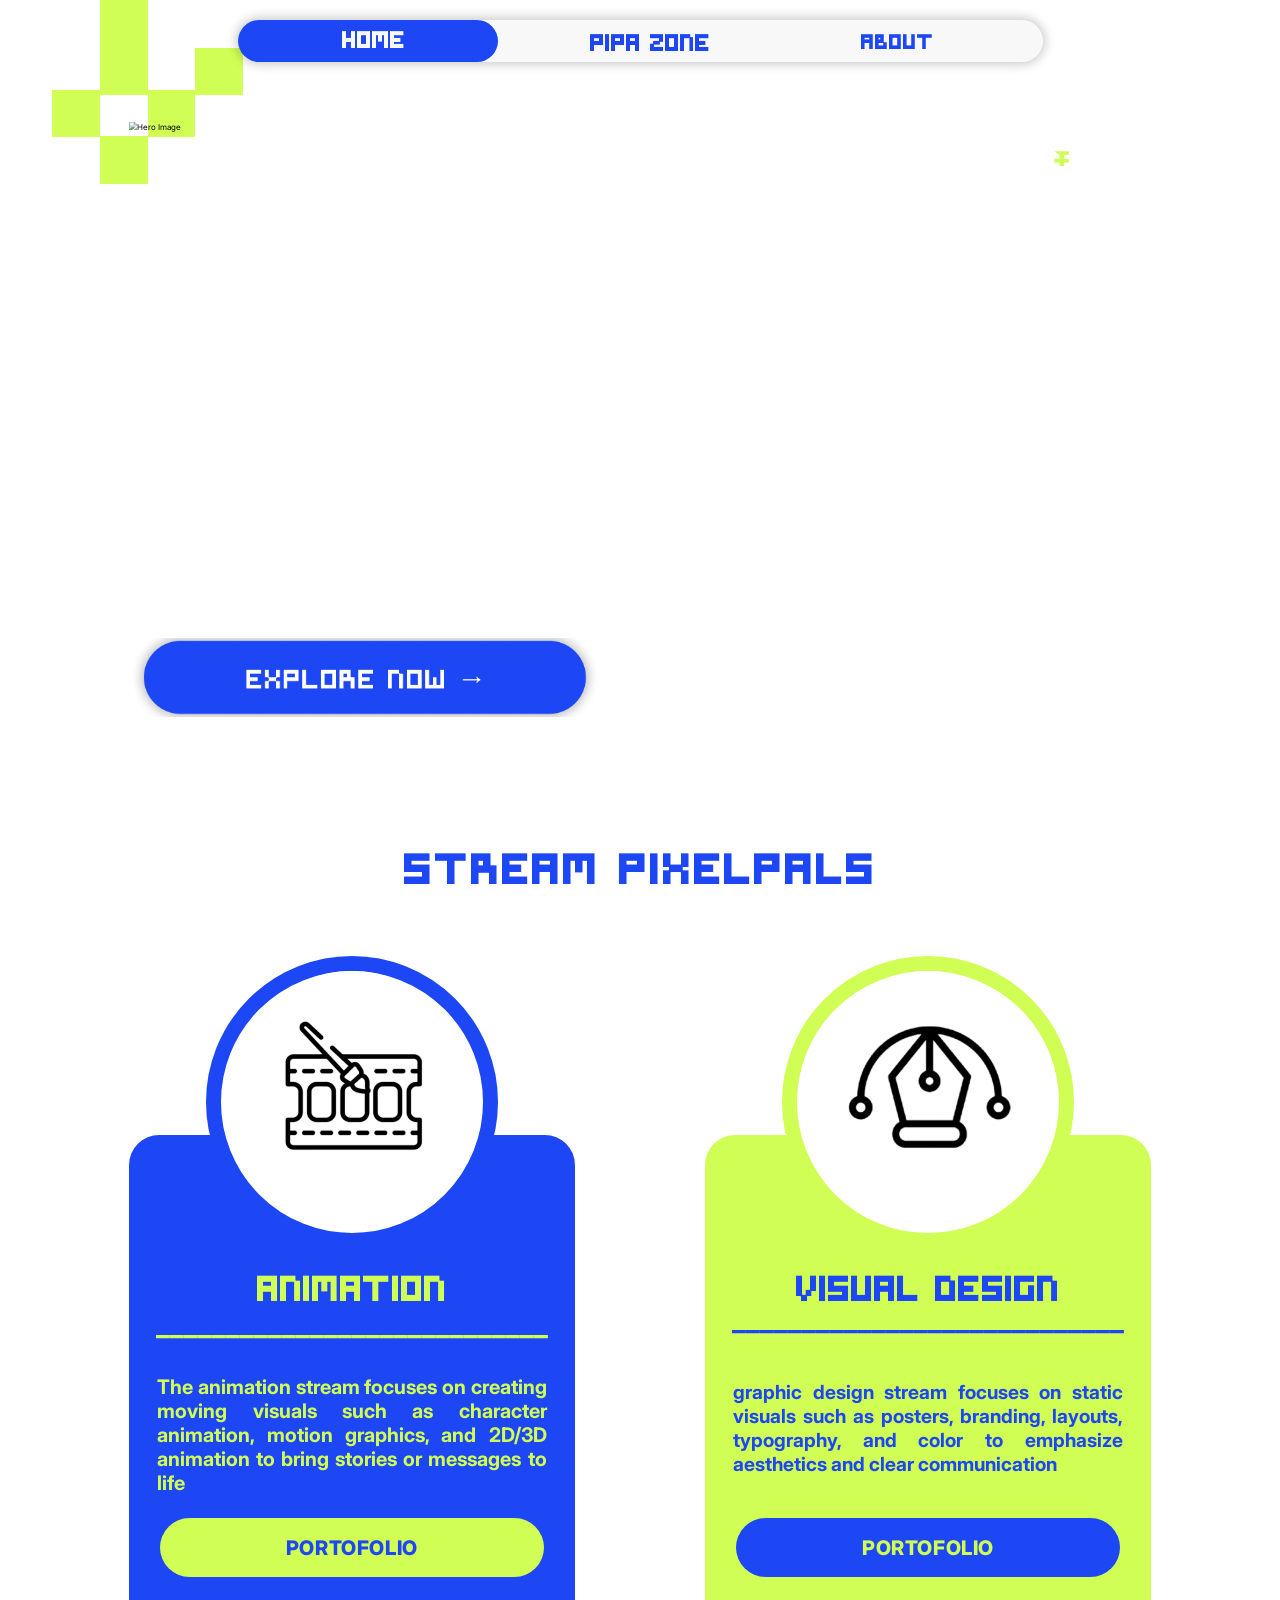
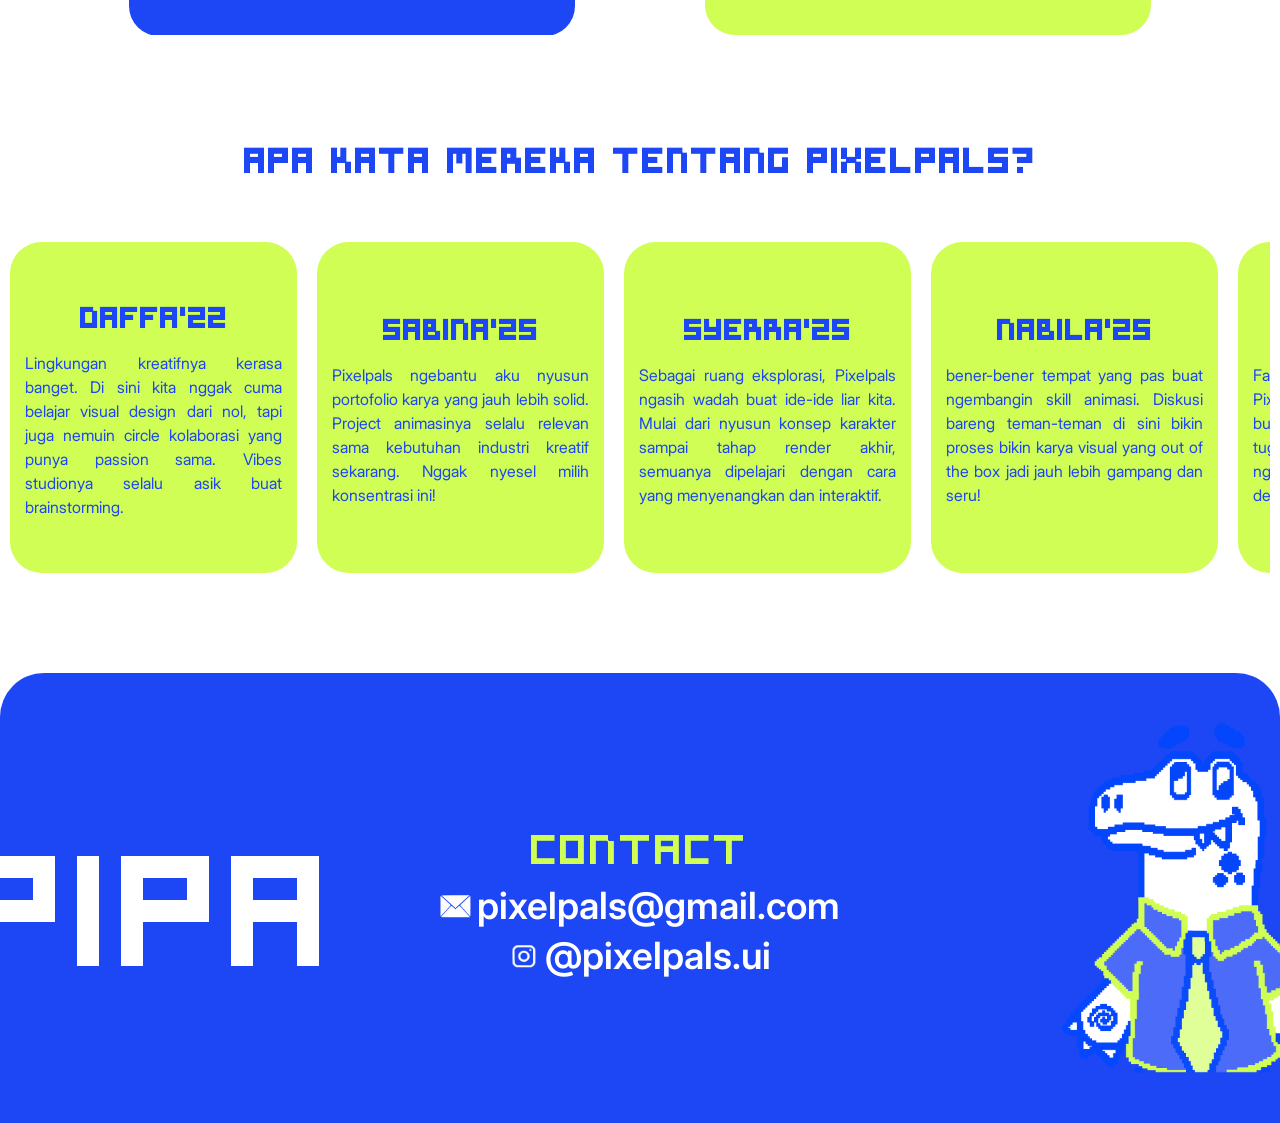
==== commit 1595bc21: "Add files via upload" ====
--- a/index.html
+++ b/index.html
@@ -1,915 +1,306 @@
-<!DOCTYPE html>
-<html lang="id">
-<head>
-    <meta charset="UTF-8">
-    <meta name="viewport" content="width=device-width, initial-scale=1.0">
-    <title>PIXEL PALS - Media Produksi UI</title>
-    <link rel="preconnect" href="https://fonts.googleapis.com">
-    <link rel="preconnect" href="https://fonts.gstatic.com" crossorigin>
-    <link href="https://fonts.googleapis.com/css2?family=Inter:ital,opsz,wght@0,14..32,100..900;1,14..32,100..900&family=Montserrat:ital,wght@0,100..900;1,100..900&family=Poppins:ital,wght@0,100;0,200;0,300;0,400;0,500;0,600;0,700;0,800;0,900;1,100;1,200;1,300;1,400;1,500;1,600;1,700;1,800;1,900&family=Space+Mono:ital,wght@0,400;0,700;1,400;1,700&display=swap" rel="stylesheet">
-    <style>
-        /* Register local font - Symtext */
-        @font-face {
-            font-family: 'Symtext';
-            src: url('Symtext.ttf') format('truetype');
-            font-weight: normal;
-            font-style: normal;
-        }
-
-        * {
-            margin: 0;
-            padding: 0;
-            box-sizing: border-box;
-        }
-
-        :root {
-            --blue: #1D47F5;
-            --lime: #D0FE54;
-            --black: #000000;
-            --white: #FFFFFF;
-        }
-
-        body {
-            font-family: 'Inter', sans-serif;
-            background-color: var(--white);
-            color: var(--black);
-            min-height: 100vh;
-            background-image: url('BACKGROUND-HOME.png');
-            background-size: auto 100vh;
-            background-position: center center;
-            background-repeat: no-repeat;
-            background-attachment: fixed;
-            overflow-x: hidden;
-            width: 100%;
-            scroll-snap-type: y mandatory;
-            scroll-behavior: smooth;
-        }
-
-        .page-scale-wrapper {
-            zoom: 0.5;
-            -moz-transform: scale(0.5);
-            -moz-transform-origin: 0 0;
-        }
-
-        .snap-section {
-            scroll-snap-align: start;
-            min-height: 100vh;
-            display: flex;
-            flex-direction: column;
-            justify-content: center;
-            padding: 100px 0;
-            box-sizing: border-box;
-        }
-
-        .container {
-            max-width: 1200px;
-            margin: 0 auto;
-            padding: 0 20px;
-        }
-
-        /* Header & Navigation */
-        header {
-            padding: 20px 0;
-            background: transparent;
-            position: relative;
-            z-index: 100;
-            display: flex;
-            justify-content: center;
-        }
-
-        .nav-container {
-            display: flex;
-            align-items: center;
-            background: rgba(255, 255, 255, 0.9);
-            border-radius: 50px;
-            padding: 8px 10px;
-            box-shadow: 0 6px 30px rgba(0, 0, 0, 0.2);
-            gap: 40px;
-            position: relative;
-            border: 3px solid var(--blue);
-        }
-
-        .logo {
-            display: none;
-        }
-
-        .nav-menu {
-            display: flex;
-            align-items: center;
-            justify-content: center;
-            gap: 0;
-            position: relative;
-        }
-
-        .nav-item {
-            padding: 8px 30px;
-            border-radius: 30px;
-            text-decoration: none;
-            font-size: 14px;
-            font-weight: 700;
-            color: var(--black);
-            text-transform: uppercase;
-            letter-spacing: 0.5px;
-            transition: color 0.3s ease;
-            position: relative;
-            z-index: 2;
-            white-space: nowrap;
-        }
-
-        .nav-item:hover {
-            color: var(--blue);
-        }
-
-        .nav-item.active {
-            background: var(--blue);
-            color: var(--white);
-        }
-
-        /* Hero Section */
-        .hero {
-            padding: 40px 40px;
-            background: transparent;
-            position: relative;
-            overflow: hidden;
-            display: flex;
-            justify-content: center;
-            align-items: flex-end;
-            margin: 0 auto;
-        }
-
-        .hero-wrapper {
-            position: relative;
-            width: 100%;
-            max-width: 2044px;
-            aspect-ratio: 2720.33 / 1584.61;
-            margin: 0 auto;
-        }
-
-        .hero-image {
-            width: 100%;
-            height: 100%;
-            object-fit: cover;
-            display: block;
-        }
-
-        .hero-cta {
-            position: absolute;
-            bottom: 0;
-            left: 0;
-            z-index: 10;
-            width: 46.2%;
-            aspect-ratio: 1255.82 / 208.75;
-        }
-
-        .hero-cta img {
-            width: 100%;
-            height: 100%;
-            object-fit: cover;
-            display: block;
-        }
-
-        .hero-accent {
-            position: absolute;
-            top: 5%;
-            right: 8%;
-            width: 30px;
-            height: 30px;
-            background: var(--lime);
-            clip-path: polygon(0 0, 100% 0, 100% 25%, 65% 25%, 65% 50%, 100% 50%, 100% 75%, 65% 75%, 65% 100%, 35% 100%, 35% 75%, 0 75%, 0 50%, 35% 50%, 35% 25%);
-        }
-
-        /* Stream Section - Using inline styles */
-        .stream-section {
-            padding: 60px 20px;
-            text-align: center;
-            width: 100%;
-        }
-
-        .stream-title-custom {
-            color: #1D47F5;
-            font-size: 80px;
-            font-weight: bold;
-            font-family: 'Symtext', 'Space Mono', monospace;
-            margin-top: 80px;
-            margin-bottom: 120px;
-            letter-spacing: 2px;
-        }
-
-        .stream-design-container {
-            width: 100%;
-            overflow-x: auto;
-            display: flex;
-            justify-content: center;
-        }
-
-        .testimonial-section {
-            padding: 60px 20px 200px 20px;
-            text-align: center;
-            width: 100%;
-        }
-
-        .testimonial-title-custom {
-            color: #1D47F5;
-            font-size: 64px;
-            font-weight: bold;
-            font-family: 'Symtext', 'Space Mono', monospace;
-            margin-bottom: 80px;
-            letter-spacing: 2px;
-        }
-
-        /* Portfolio Popup */
-        .portfolio-overlay {
-            position: fixed;
-            top: 0;
-            left: 0;
-            width: 100%;
-            height: 100%;
-            background: rgba(0, 0, 0, 0.5);
-            backdrop-filter: blur(10px);
-            -webkit-backdrop-filter: blur(10px);
-            z-index: 9999;
-            display: none;
-            justify-content: center;
-            align-items: center;
-            cursor: pointer;
-        }
-
-        .portfolio-overlay.active {
-            display: flex;
-        }
-
-        .portfolio-popup {
-            width: 80%;
-            max-width: 1600px;
-            height: auto;
-            aspect-ratio: 2566.11 / 1560.15;
-            position: relative;
-            border-radius: 40px;
-            opacity: 0.95;
-            cursor: default;
-            overflow: hidden;
-            display: flex;
-            justify-content: center;
-            align-items: center;
-            padding: 40px;
-            box-sizing: border-box;
-        }
-
-        .portfolio-popup.visual {
-            background: #D0FE54;
-        }
-
-        .portfolio-popup.animation {
-            background: #1D47F5;
-        }
-
-        .portfolio-popup img {
-            position: absolute;
-            object-fit: cover;
-            border-radius: 16px;
-            max-height: 80%;
-        }
-
-        /* Visual Design Popup Images */
-        .portfolio-popup.visual img:nth-child(1) {
-            width: 38%;
-            height: auto;
-            aspect-ratio: 1025.46 / 569.29;
-            left: 8%;
-            top: 12%;
-        }
-
-        .portfolio-popup.visual img:nth-child(2) {
-            width: 38%;
-            height: auto;
-            aspect-ratio: 1025.92 / 569.29;
-            left: 54%;
-            top: 12%;
-        }
-
-        .portfolio-popup.visual img:nth-child(3) {
-            width: 38%;
-            height: auto;
-            aspect-ratio: 1035.37 / 588.30;
-            left: 54%;
-            top: 55%;
-        }
-
-        .portfolio-popup.visual img:nth-child(4) {
-            width: 38%;
-            height: auto;
-            aspect-ratio: 1042.99 / 586.37;
-            left: 8%;
-            top: 55%;
-        }
-
-        /* Animation Popup Images */
-        .portfolio-popup.animation img:nth-child(1) {
-            width: 36%;
-            height: auto;
-            aspect-ratio: 959.81 / 718.05;
-            left: 10%;
-            top: 30%;
-        }
-
-        .portfolio-popup.animation img:nth-child(2) {
-            width: 39%;
-            height: auto;
-            aspect-ratio: 1026.08 / 725.24;
-            left: 55%;
-            top: 30%;
-        }
-
-        /* Video Containers */
-        .video-container {
-            position: absolute;
-            border-radius: 16px;
-            overflow: hidden;
-            background: #000;
-        }
-
-        .video-container:nth-child(1) {
-            width: 36%;
-            height: auto;
-            aspect-ratio: 959.81 / 718.05;
-            left: 10%;
-            top: 30%;
-        }
-
-        .video-container:nth-child(2) {
-            width: 39%;
-            height: auto;
-            aspect-ratio: 1026.08 / 725.24;
-            left: 55%;
-            top: 30%;
-        }
-
-        .video-container video {
-            width: 100%;
-            height: 100%;
-            object-fit: cover;
-            display: block;
-        }
-
-        .video-overlay {
-            position: absolute;
-            top: 0;
-            left: 0;
-            width: 100%;
-            height: 100%;
-            background: rgba(0, 0, 0, 0.4);
-            display: flex;
-            justify-content: center;
-            align-items: center;
-            cursor: pointer;
-            opacity: 1;
-            transition: opacity 0.3s ease;
-        }
-
-        .play-btn {
-            width: 80px;
-            height: 80px;
-            border-radius: 50%;
-            background: rgba(255, 255, 255, 0.9);
-            border: none;
-            cursor: pointer;
-            font-size: 32px;
-            color: #1D47F5;
-            display: flex;
-            justify-content: center;
-            align-items: center;
-            transition: transform 0.2s ease, background 0.2s ease;
-        }
-
-        .play-btn:hover {
-            transform: scale(1.1);
-            background: #fff;
-        }
-
-        /* Testimonial Slider */
-        .slider-container {
-            width: 100%;
-            overflow: hidden;
-            position: relative;
-        }
-
-        .slider-track {
-            display: flex;
-            gap: 40px;
-            animation: scrollLeft 40s linear infinite;
-            width: max-content;
-        }
-
-        .slider-track:hover {
-            animation-play-state: paused;
-        }
-
-        @keyframes scrollLeft {
-            0% {
-                transform: translateX(0);
-            }
-            100% {
-                transform: translateX(-50%);
-            }
-        }
-
-        .testimonial-card-slider {
-            width: 574px;
-            min-width: 574px;
-            height: 661px;
-            background: #D0FE54;
-            border-radius: 63px;
-            padding: 40px 30px;
-            display: flex;
-            flex-direction: column;
-            align-items: center;
-            justify-content: center;
-            box-sizing: border-box;
-        }
-
-        @font-face {
-            font-family: 'Symtext';
-            src: url('Symtext.ttf') format('truetype'); /* PASTIKAN FILE ADA DI FOLDER YANG SAMA */
-            font-weight: normal;
-            font-style: normal;
-        }
-
-/* Satukan menjadi satu deklarasi yang spesifik */
-        .testimonial-card-slider .card-name {
-            font-family: 'Symtext', 'Space Mono', monospace !important; /* Gunakan !important untuk memaksa */
-            text-align: center;
-            color: #1D47F5;
-            font-size: 54px;
-            font-weight: 400;
-            margin-bottom: 30px;
-            text-transform: uppercase;
-        }
-
-        .testimonial-card-slider .card-quote {
-            text-align: justify;
-            color: #1D47F5;
-            font-size: 32px;
-            font-family: 'Inter', sans-serif;
-            font-weight: 500;
-            line-height: 1.5;
-            word-wrap: break-word;
-        }
-
-        .testimonial-title-custom {
-            color: #1D47F5;
-            font-size: 64px;
-            font-weight: bold;
-            font-family: 'Symtext', 'Space Mono', monospace;
-            margin-top: 80px;
-            margin-bottom: 120px;
-            letter-spacing: 2px;
-        }
-
-        /* Testimonial Section - Using custom design above */
-        .testimonial {
-            display: none;
-        }
-
-        .testimonial-title {
-            display: none;
-        }
-
-        .testimonial-cards {
-            display: none;
-        }
-
-        .testimonial-card {
-            display: none;
-        }
-
-        .testimonial-year {
-            display: none;
-        }
-
-        .testimonial-quote {
-            display: none;
-        }
-
-        /* Footer */
-        footer {
-            width: 100%;
-            box-sizing: border-box;
-            padding: 40px 20px;
-            background: #1D47F5;
-            border-radius: 88px 88px 0 0;
-            display: flex;
-            justify-content: center;
-            align-items: center;
-        }
-
-        /* Responsive */
-        @media (max-width: 768px) {
-            .hero {
-                padding: 30px 0;
-            }
-
-            .hero-wrapper {
-                max-width: 100%;
-            }
-
-            .hero-cta {
-                width: 40%;
-            }
-
-            .hero-accent {
-                display: none;
-            }
-
-            .stream-title-custom {
-                font-size: 40px;
-            }
-
-            .stream-box {
-                min-width: 100%;
-                padding: 40px 20px;
-            }
-
-            .stream-box-label {
-                font-size: 32px;
-            }
-
-            .stream-box-desc {
-                font-size: 18px;
-            }
-
-            .testimonial-title-custom {
-                font-size: 32px;
-            }
-
-            .testimonial-card-custom {
-                width: 100%;
-                max-width: 350px;
-                height: auto;
-                min-height: 350px;
-            }
-
-            .testimonial-name {
-                font-size: 28px;
-            }
-
-            .testimonial-quote-custom {
-                font-size: 16px;
-            }
-
-            .footer-title {
-                font-size: 60px;
-                letter-spacing: 5px;
-            }
-
-            .nav-container {
-                padding: 8px 20px;
-            }
-
-            .nav-menu {
-                gap: 20px;
-            }
-
-            .nav-item {
-                padding: 6px 14px;
-                font-size: 12px;
-            }
-
-            .nav-item.active {
-                padding: 6px 14px;
-            }
-
-            .footer-content {
-                flex-direction: column;
-                text-align: center;
-            }
-
-            .footer-logo {
-                font-size: 36px;
-            }
-        }
-    </style>
-</head>
-<body>
-    <div class="page-scale-wrapper">
-    <!-- Decorative Background Elements -->
-    <div style="width: 100%; height: 100%; position: fixed; top: 0; left: 0; pointer-events: none; z-index: -1;">
-        <!-- Left side - Lime squares (top) -->
-        <div style="width: 95.37px; height: 95.37px; left: 104.65px; top: 179.08px; position: absolute; background: #D0FE54;"></div>
-        <div style="width: 95.37px; height: 95.37px; left: 200.02px; top: 271.87px; position: absolute; background: #D0FE54;"></div>
-        <div style="width: 95.37px; height: 95.37px; left: 295.38px; top: 179.08px; position: absolute; background: #D0FE54;"></div>
-        <div style="width: 95.37px; height: 95.37px; left: 390.75px; top: 95.37px; position: absolute; background: #D0FE54;"></div>
-        <div style="width: 95.37px; height: 95.37px; left: 200.02px; top: 0px; position: absolute; background: #D0FE54;"></div>
-        <div style="width: 95.37px; height: 95.37px; left: 200.02px; top: 95.37px; position: absolute; background: #D0FE54;"></div>
-        
-        <!-- Right side - Blue squares (top) -->
-        <div style="width: 128.22px; height: 128.22px; left: 2631.80px; top: 841.18px; position: absolute; background: #1D47F5;"></div>
-        <div style="width: 128.22px; height: 128.22px; left: 2760.02px; top: 965.93px; position: absolute; background: #1D47F5;"></div>
-        <div style="width: 128.22px; height: 128.22px; left: 2888.24px; top: 841.18px; position: absolute; background: #1D47F5;"></div>
-        <div style="width: 128.22px; height: 128.22px; left: 2760.02px; top: 728.63px; position: absolute; background: #1D47F5;"></div>
-        
-        <!-- Left side - Blue squares (middle) -->
-        <div style="width: 104.65px; height: 104.65px; left: 0px; top: 1455.19px; position: absolute; background: #1D47F5;"></div>
-        <div style="width: 104.65px; height: 104.65px; left: 0px; top: 1359.18px; position: absolute; background: #1D47F5;"></div>
-        <div style="width: 104.65px; height: 104.65px; left: 0px; top: 1664.49px; position: absolute; background: #1D47F5;"></div>
-        <div style="width: 104.65px; height: 104.65px; left: 104.65px; top: 1559.84px; position: absolute; background: #1D47F5;"></div>
-        
-        <!-- Center - Lime rotated rectangles -->
-        <div style="width: 85.49px; height: 85.30px; left: 1277.75px; top: 2166.39px; position: absolute; transform: rotate(-89deg); transform-origin: top left; background: #D0FE54;"></div>
-        <div style="width: 85.49px; height: 85.30px; left: 1199.51px; top: 2165.33px; position: absolute; transform: rotate(-89deg); transform-origin: top left; background: #D0FE54;"></div>
-        <div style="width: 85.49px; height: 85.30px; left: 1448.33px; top: 2168.71px; position: absolute; transform: rotate(-89deg); transform-origin: top left; background: #D0FE54;"></div>
-        <div style="width: 85.49px; height: 85.30px; left: 1364.20px; top: 2082.07px; position: absolute; transform: rotate(-89deg); transform-origin: top left; background: #D0FE54;"></div>
-        
-        <!-- Bottom left - Lime small squares -->
-        <div style="width: 54.76px; height: 54.76px; left: 237.50px; top: 3184.41px; position: absolute; background: #D0FE54;"></div>
-        <div style="width: 54.76px; height: 54.76px; left: 292.26px; top: 3237.70px; position: absolute; background: #D0FE54;"></div>
-        <div style="width: 54.76px; height: 54.76px; left: 347.02px; top: 3184.41px; position: absolute; background: #D0FE54;"></div>
-        <div style="width: 54.76px; height: 54.76px; left: 292.26px; top: 3136.34px; position: absolute; background: #D0FE54;"></div>
-        
-        <!-- Bottom right - Blue rotated rectangles -->
-        <div style="width: 57.56px; height: 78.79px; left: 2461.73px; top: 3457.60px; position: absolute; transform: rotate(-90deg); transform-origin: top left; background: #1D47F5;"></div>
-        <div style="width: 57.56px; height: 78.79px; left: 2534.01px; top: 3457.67px; position: absolute; transform: rotate(-90deg); transform-origin: top left; background: #1D47F5;"></div>
-        <div style="width: 57.56px; height: 78.79px; left: 2304.15px; top: 3457.45px; position: absolute; transform: rotate(-90deg); transform-origin: top left; background: #1D47F5;"></div>
-        <div style="width: 57.56px; height: 78.79px; left: 2382.99px; top: 3399.97px; position: absolute; transform: rotate(-90deg); transform-origin: top left; background: #1D47F5;"></div>
-        
-        <!-- Very bottom - Lime tiny squares -->
-        <div style="width: 39.19px; height: 39.19px; left: 1398.37px; top: 3295.84px; position: absolute; background: #D0FE54;"></div>
-        <div style="width: 39.19px; height: 39.19px; left: 1437.55px; top: 3333.97px; position: absolute; background: #D0FE54;"></div>
-        <div style="width: 39.19px; height: 39.19px; left: 1476.74px; top: 3295.84px; position: absolute; background: #D0FE54;"></div>
-        <div style="width: 39.19px; height: 39.19px; left: 1437.55px; top: 3261.44px; position: absolute; background: #D0FE54;"></div>
-    </div>
-
-    <!-- Header & Navigation -->
-    <header style="width: 100%; display: flex; justify-content: center; padding: 40px 60px 20px 60px; position: relative; z-index: 100;">
-        <div style="width: 100%; max-width: 1610px; height: 83px; position: relative; border-radius: 118.92px;">
-            <!-- Background with shadow -->
-            <div style="width: 100%; height: 83px; left: 0px; top: 0px; position: absolute; opacity: 0.70; background: #F7F6F6; box-shadow: 0px 0px 20.22px 4.76px rgba(0, 0, 0, 0.30); border-radius: 118.92px;"></div>
-            
-            <!-- Blue active tab -->
-            <a href="index.html" style="width: 521.42px; height: 83.05px; left: 0px; top: 0px; position: absolute; background: #1D47F5; border-radius: 118.92px; text-decoration: none; display: flex; align-items: center; justify-content: center;">
-                <span style="width: 375.03px; height: 41.34px; text-align: center; color: #F9F9F9; font-size: 42.81px; font-family: 'Symtext', 'Space Mono', monospace; font-weight: bold;">HOME</span>
-            </a>
-            
-            <!-- PIPA Zone -->
-            <a href="pipa-zone.html" style="width: 375.03px; height: 41.34px; left: 639.16px; top: 11.66px; position: absolute; text-align: center; color: #1D47F5; font-size: 42.81px; font-family: 'Symtext', 'Space Mono', monospace; font-weight: bold; text-decoration: none;">PIPA ZONE</a>
-            
-            <!-- About -->
-            <a href="about.html" style="width: 455.55px; height: 36.67px; left: 1131.92px; top: 13.99px; position: absolute; text-align: center; color: #1D47F5; font-size: 37.98px; font-family: 'Symtext', 'Space Mono', monospace; font-weight: bold; text-decoration: none;">ABOUT</a>
-        </div>
-    </header>
-
-    <!-- Hero Section -->
-    <section class="hero snap-section">
-        <div class="hero-wrapper">
-            <div class="hero-accent"></div>
-            <img src="images/hero-image.png" alt="Hero Image" class="hero-image">
-            <a href="#" class="hero-cta">
-                <img src="images/explore-now-button.png" alt="Explore Now">
-            </a>
-        </div>
-    </section>
-
-    <!-- Stream Section - Custom Design -->
-    <section class="stream-section snap-section">
-        <h2 class="stream-title-custom">STREAM PIXELPALS</h2>
-        
-        <div class="stream-design-container">
-            <div style="width: 100%; max-width: 2044px; height: auto; aspect-ratio: 2044.37 / 1359.50; position: relative; margin: 0 auto;">
-                <!-- Left Blue Box -->
-                <div style="width: 892.76px; height: 1001.36px; left: 0px; top: 358.14px; position: absolute; background: #1D47F5; border-radius: 60.29px; max-width: 45%;"></div>
-                
-                <!-- Right Green Box -->
-                <div style="width: 892.76px; height: 1001.36px; left: 1151.61px; top: 357.94px; position: absolute; background: #D0FE54; border-radius: 60.29px; max-width: 45%;"></div>
-                
-                <!-- Visual Design Label -->
-                <div style="width: 654.97px; height: 132.82px; left: 1270.50px; top: 595.30px; position: absolute; text-align: center; justify-content: center; display: flex; flex-direction: column; color: #1D47F5; font-size: 64.31px; font-family: 'Symtext', 'Space Mono', monospace; font-weight: bold; word-wrap: break-word;">VISUAL DESIGN</div>
-                
-                <!-- Animation Label -->
-                <div style="width: 571.54px; height: 132.82px; left: 159.99px; top: 595.30px; position: absolute; text-align: center; justify-content: center; display: flex; flex-direction: column; color: #D0FE54; font-size: 64.31px; font-family: 'Symtext', 'Space Mono', monospace; font-weight: bold; word-wrap: break-word;">ANIMATION</div>
-                
-                <!-- Right Line -->
-                <div style="width: 853px; height: 190.97px; left: 1171.49px; top: 632.64px; position: absolute; text-align: center; justify-content: center; display: flex; flex-direction: column; color: #1D47F5; font-size: 58.47px; font-family: 'Inter', sans-serif; font-weight: 700; word-wrap: break-word;">____________________________</div>
-                
-                <!-- Left Line -->
-                <div style="width: 853px; height: 190.97px; left: 19.26px; top: 641.09px; position: absolute; text-align: center; justify-content: center; display: flex; flex-direction: column; color: #D0FE54; font-size: 58.47px; font-family: 'Inter', sans-serif; font-weight: 700; word-wrap: break-word;">____________________________</div>
-                
-                <!-- Left Description -->
-                <div style="width: 778.69px; height: 132.84px; left: 56.41px; top: 891.44px; position: absolute; text-align: justify; justify-content: center; display: flex; flex-direction: column; color: #D0FE54; font-size: 40.19px; font-family: 'Inter', sans-serif; font-weight: 700; word-wrap: break-word;">The animation stream focuses on creating moving visuals such as character animation, motion graphics, and 2D/3D animation to bring stories or messages to life</div>
-                
-                <!-- Right Description -->
-                <div style="width: 780.18px; height: 254.19px; left: 1207.90px; top: 817.18px; position: absolute; text-align: justify; justify-content: center; display: flex; flex-direction: column; color: #1D47F5; font-size: 38.86px; font-family: 'Inter', sans-serif; font-weight: 700; word-wrap: break-word;">graphic design stream focuses on static visuals such as posters, branding, layouts, typography, and color to emphasize aesthetics and clear communication</div>
-                
-                <!-- Right Button -->
-                <a href="#" class="portfolio-btn" id="btnVisualDesign" style="width: 767.63px; height: 116.75px; left: 1214.17px; top: 1125.16px; position: absolute; background: #1D47F5; border-radius: 200.97px; display: flex; align-items: center; justify-content: center; text-decoration: none; cursor: pointer;">
-                    <span style="text-align: center; color: #D0FE54; font-size: 40.19px; font-family: 'Inter', sans-serif; font-weight: 800; letter-spacing: 1.21px;">PORTOFOLIO</span>
-                </a>
-                
-                <!-- Left Circle -->
-                <div style="width: 584.77px; height: 584.77px; left: 154px; top: 0.14px; position: absolute; background: white; border-radius: 9999px; border: 30.15px #1D47F5 solid;"></div>
-                
-                <!-- Left Button -->
-                <a href="#" class="portfolio-btn" id="btnAnimation" style="width: 767.63px; height: 116.75px; left: 61.94px; top: 1125.16px; position: absolute; background: #D0FE54; border-radius: 200.97px; display: flex; align-items: center; justify-content: center; text-decoration: none; cursor: pointer;">
-                    <span style="text-align: center; color: #1D47F5; font-size: 40.19px; font-family: 'Inter', sans-serif; font-weight: 800; letter-spacing: 1.21px;">PORTOFOLIO</span>
-                </a>
-                
-                <!-- Right Circle -->
-                <div style="width: 584.77px; height: 584.77px; left: 1305.61px; top: 0px; position: absolute; background: white; border-radius: 9999px; border: 30.15px #D0FE54 solid;"></div>
-            </div>
-        </div>
-    </section>
-
-    <!-- Testimonial Section - Custom Design -->
-    <section class="testimonial-section snap-section">
-        <h2 class="testimonial-title-custom">APA KATA MEREKA TENTANG PIXELPALS?</h2>
-        
-        <div class="slider-container">
-            <div class="slider-track">
-                <!-- Original 5 Cards -->
-                <div class="testimonial-card-slider">
-                    <div class="card-name">daffa'22</div>
-                    <p class="card-quote">Lingkungan kreatifnya kerasa banget. Di sini kita nggak cuma belajar visual design dari nol, tapi juga nemuin circle kolaborasi yang punya passion sama. Vibes studionya selalu asik buat brainstorming.</p>
-                </div>
-                
-                <div class="testimonial-card-slider">
-                    <div class="card-name">sabina'25</div>
-                    <p class="card-quote">Pixelpals ngebantu aku nyusun portofolio karya yang jauh lebih solid. Project animasinya selalu relevan sama kebutuhan industri kreatif sekarang. Nggak nyesel milih konsentrasi ini!</p>
-                </div>
-                
-                <div class="testimonial-card-slider">
-                    <div class="card-name">SYERRA'25</div>
-                    <p class="card-quote">Sebagai ruang eksplorasi, Pixelpals ngasih wadah buat ide-ide liar kita. Mulai dari nyusun konsep karakter sampai tahap render akhir, semuanya dipelajari dengan cara yang menyenangkan dan interaktif.</p>
-                </div>
-                
-                <div class="testimonial-card-slider">
-                    <div class="card-name">nabila'25</div>
-                    <p class="card-quote">bener-bener tempat yang pas buat ngembangin skill animasi. Diskusi bareng teman-teman di sini bikin proses bikin karya visual yang out of the box jadi jauh lebih gampang dan seru!</p>
-                </div>
-                
-                <div class="testimonial-card-slider">
-                    <div class="card-name">nazel'25</div>
-                    <p class="card-quote">Fasilitas dan support system di Pixelpals juara sih. Cocok banget buat nongkrong sambil ngerjain tugas modelling atau 2D tanpa ngerasa burnout. Belajar software desain jadi kerasa ringan.</p>
-                </div>
-                
-                <!-- Duplicated 5 Cards for infinite loop -->
-                <div class="testimonial-card-slider">
-                    <div class="card-name">daffa'22</div>
-                    <p class="card-quote">Lingkungan kreatifnya kerasa banget. Di sini kita nggak cuma belajar visual design dari nol, tapi juga nemuin circle kolaborasi yang punya passion sama. Vibes studionya selalu asik buat brainstorming.</p>
-                </div>
-                
-                <div class="testimonial-card-slider">
-                    <div class="card-name">sabina'25</div>
-                    <p class="card-quote">Pixelpals ngebantu aku nyusun portofolio karya yang jauh lebih solid. Project animasinya selalu relevan sama kebutuhan industri kreatif sekarang. Nggak nyesel milih konsentrasi ini!</p>
-                </div>
-                
-                <div class="testimonial-card-slider">
-                    <div class="card-name">SYERRA'25</div>
-                    <p class="card-quote">Sebagai ruang eksplorasi, Pixelpals ngasih wadah buat ide-ide liar kita. Mulai dari nyusun konsep karakter sampai tahap render akhir, semuanya dipelajari dengan cara yang menyenangkan dan interaktif.</p>
-                </div>
-                
-                <div class="testimonial-card-slider">
-                    <div class="card-name">nabila'25</div>
-                    <p class="card-quote">bener-bener tempat yang pas buat ngembangin skill animasi. Diskusi bareng teman-teman di sini bikin proses bikin karya visual yang out of the box jadi jauh lebih gampang dan seru!</p>
-                </div>
-                
-                <div class="testimonial-card-slider">
-                    <div class="card-name">nazel'25</div>
-                    <p class="card-quote">Fasilitas dan support system di Pixelpals juara sih. Cocok banget buat nongkrong sambil ngerjain tugas modelling atau 2D tanpa ngerasa burnout. Belajar software desain jadi kerasa ringan.</p>
-                </div>
-            </div>
-        </div>
-    </section>
-
-    <!-- Footer -->
-    <footer class="snap-section">
-        <div style="width: 100%; max-width: 2091px; height: 450px; position: relative; margin: 0 auto; padding: 0 60px;">
-            <!-- PIPA - Left Side -->
-            <div style="position: absolute; left: 60px; top: 50%; transform: translateY(-50%); text-align: center; color: white; font-size: 257.24px; font-family: 'Symtext', sans-serif; font-weight: 400; word-wrap: break-word;">PIPA</div>
-            
-            <!-- Contact Section - Center -->
-            <div style="position: absolute; left: 50%; top: 50%; transform: translate(-50%, -50%); text-align: center;">
-                <div style="text-align: center; color: #D0FE54; font-size: 60px; font-family: 'Symtext', sans-serif; font-weight: 400; margin-bottom: 15px;">CONTACT</div>
-                <div style="display: flex; align-items: center; justify-content: center; gap: 12px; margin-bottom: 10px;">
-                    <img src="Email-icon.png" alt="Email" style="width: 45px; height: 45px; object-fit: contain;">
-                    <span style="text-align: center; color: white; font-size: 55px; font-family: 'Inter', sans-serif; font-weight: 600;">pixelpals@gmail.com</span>
-                </div>
-                <div style="display: flex; align-items: center; justify-content: center; gap: 12px;">
-                    <img src="IG-icon.png" alt="Instagram" style="width: 45px; height: 45px; object-fit: contain;">
-                    <span style="text-align: center; color: white; font-size: 55px; font-family: 'Inter', sans-serif; font-weight: 600;">@pixelpals.ui</span>
-                </div>
-            </div>
-            
-            <!-- Mascot - Right Side -->
-            <img src="MASCOT.png" alt="Mascot" style="position: absolute; right: 60px; top: 50%; transform: translateY(-50%); height: 350px; object-fit: contain;">
-        </div>
-    </footer>
-
-    <!-- Portfolio Popup - Visual Design -->
-    <div class="portfolio-overlay" id="portfolioOverlayVisual">
-        <div class="portfolio-popup visual" id="portfolioPopupVisual">
-            <img src="IMAGE1.png" alt="Portfolio 1">
-            <img src="IMAGE2.png" alt="Portfolio 2">
-            <img src="IMAGE3.png" alt="Portfolio 3">
-            <img src="IMAGE4.png" alt="Portfolio 4">
-        </div>
-    </div>
-
-    <!-- Portfolio Popup - Animation -->
-    <div class="portfolio-overlay" id="portfolioOverlayAnimation">
-        <div class="portfolio-popup animation" id="portfolioPopupAnimation">
-            <div class="video-container" id="videoContainer1">
-                <video id="video1" src="animasi 1 .mov" loop playsinline></video>
-                <div class="video-overlay" id="videoOverlay1">
-                    <button class="play-btn" id="playBtn1">▶</button>
-                </div>
-            </div>
-            <div class="video-container" id="videoContainer2">
-                <video id="video2" src="animasi 2.mov" loop playsinline></video>
-                <div class="video-overlay" id="videoOverlay2">
-                    <button class="play-btn" id="playBtn2">▶</button>
-                </div>
-            </div>
-        </div>
-    </div>
-
-    <script>
-        // Portfolio Popup - Visual Design
-        const overlayVisual = document.getElementById('portfolioOverlayVisual');
-        const btnVisual = document.getElementById('btnVisualDesign');
-
-        btnVisual.addEventListener('click', (e) => {
-            e.preventDefault();
-            overlayVisual.classList.add('active');
-            document.body.style.overflow = 'hidden';
-        });
-
-        overlayVisual.addEventListener('click', (e) => {
-            if (e.target === overlayVisual) {
-                overlayVisual.classList.remove('active');
-                document.body.style.overflow = '';
-            }
-        });
-
-        // Portfolio Popup - Animation
-        const overlayAnimation = document.getElementById('portfolioOverlayAnimation');
-        const btnAnimation = document.getElementById('btnAnimation');
-
-        btnAnimation.addEventListener('click', (e) => {
-            e.preventDefault();
-            overlayAnimation.classList.add('active');
-            document.body.style.overflow = 'hidden';
-        });
-
-        overlayAnimation.addEventListener('click', (e) => {
-            if (e.target === overlayAnimation) {
-                overlayAnimation.classList.remove('active');
-                document.body.style.overflow = '';
-                // Pause all videos when closing
-                document.querySelectorAll('.portfolio-popup video').forEach(v => {
-                    v.pause();
-                });
-                document.querySelectorAll('.play-btn').forEach(b => {
-                    b.textContent = '▶';
-                });
-            }
-        });
-
-        // Video Play/Pause Controls
-        const videos = [
-            { video: document.getElementById('video1'), btn: document.getElementById('playBtn1'), overlay: document.getElementById('videoOverlay1') },
-            { video: document.getElementById('video2'), btn: document.getElementById('playBtn2'), overlay: document.getElementById('videoOverlay2') }
-        ];
-
-        videos.forEach(({ video, btn, overlay }) => {
-            btn.addEventListener('click', (e) => {
-                e.stopPropagation();
-                if (video.paused) {
-                    video.play();
-                    btn.textContent = '⏸';
-                    overlay.style.opacity = '0';
-                    setTimeout(() => { overlay.style.display = 'none'; }, 300);
-                } else {
-                    video.pause();
-                    btn.textContent = '▶';
-                    overlay.style.display = 'flex';
-                    setTimeout(() => { overlay.style.opacity = '1'; }, 10);
-                }
-            });
-
-            video.addEventListener('click', (e) => {
-                e.stopPropagation();
-                if (video.paused) {
-                    video.play();
-                    btn.textContent = '⏸';
-                    overlay.style.opacity = '0';
-                    setTimeout(() => { overlay.style.display = 'none'; }, 300);
-                } else {
-                    video.pause();
-                    btn.textContent = '▶';
-                    overlay.style.display = 'flex';
-                    setTimeout(() => { overlay.style.opacity = '1'; }, 10);
-                }
-            });
-        });
-    </script>
-    </div>
-</body>
-</html>
+<!DOCTYPE html>
+<html lang="id">
+<head>
+    <meta charset="UTF-8">
+    <meta name="viewport" content="width=device-width, initial-scale=1.0">
+    <title>PIXEL PALS - Media Produksi UI</title>
+    <link rel="preconnect" href="https://fonts.googleapis.com">
+    <link rel="preconnect" href="https://fonts.gstatic.com" crossorigin>
+    <link href="https://fonts.googleapis.com/css2?family=Inter:ital,opsz,wght@0,14..32,100..900;1,14..32,100..900&family=Montserrat:ital,wght@0,100..900;1,100..900&family=Poppins:ital,wght@0,100;0,200;0,300;0,400;0,500;0,600;0,700;0,800;0,900;1,100;1,200;1,300;1,400;1,500;1,600;1,700;1,800;1,900&family=Space+Mono:ital,wght@0,400;0,700;1,400;1,700&display=swap" rel="stylesheet">
+    <link rel="stylesheet" href="css/styleIndex.css">
+    
+</head>
+<body>
+    <div class="page-scale-wrapper">
+
+    <div class="background-pattern">
+        <!-- Left side - Lime squares (top) -->
+        <div class="square-lime" style="left: 104.65px; top: 179.08px;"></div>
+        <div class="square-lime" style="left: 200.02px; top: 271.87px;"></div>
+        <div class="square-lime" style="left: 295.38px; top: 179.08px; "></div>
+        <div class="square-lime" style="left: 390.75px; top: 95.37px;"></div>
+        <div class="square-lime" style="left: 200.02px; top: 0px;"></div>
+        <div class="square-lime" style="left: 200.02px; top: 95.37px"></div>
+
+        <!-- Right side - Blue squares (top) -->
+        <div class="square-blue" style="left: 2631.80px; top: 841.18px;"></div>
+        <div class="square-blue" style="left: 2760.02px; top: 965.93px;"></div>
+        <div class="square-blue" style="left: 2888.24px; top: 841.18px;"></div>
+        <div class="square-blue" style="left: 2760.02px; top: 728.63px;"></div>
+    </div>
+
+    <!-- Header & Navigation -->
+    <header style="width: 100%; display: flex; justify-content: center; padding: 40px 60px 20px 60px; position: relative; z-index: 100;">
+        <div style="width: 100%; max-width: 1610px; height: 83px; position: relative; border-radius: 118.92px;">
+            <!-- Background with shadow -->
+            <div style="width: 100%; height: 83px; left: 0px; top: 0px; position: absolute; opacity: 0.70; background: #F7F6F6; box-shadow: 0px 0px 20.22px 4.76px rgba(0, 0, 0, 0.30); border-radius: 118.92px;"></div>
+            
+            <!-- Blue active tab -->
+            <a href="index.html" style="width: 521.42px; height: 83.05px; left: 0px; top: 0px; position: absolute; background: #1D47F5; border-radius: 118.92px; text-decoration: none; display: flex; align-items: center; justify-content: center;">
+                <span style="width: 375.03px; height: 41.34px; left: 86.05px; top: 6.50px; position: absolute; text-align: center; color: #F9F9F9; font-size: 42.81px; font-family: 'Symtext', 'Space Mono', monospace; font-weight: bold; text-decoration: none;">HOME</span>
+            </a>
+            
+            <!-- PIPA Zone -->
+            <a href="pipa-zone.html" style="width: 375.03px; height: 41.34px; left: 639.16px; top: 11.66px; position: absolute; text-align: center; color: #1D47F5; font-size: 42.81px; font-family: 'Symtext', 'Space Mono', monospace; font-weight: bold; text-decoration: none;">PIPA ZONE</a>
+            
+            <!-- About -->
+            <a href="about.html" style="width: 375.03px; height: 41.34px; left: 1131.92px; top: 13.99px; position: absolute; text-align: center; color: #1D47F5; font-size: 37.98px; font-family: 'Symtext', 'Space Mono', monospace; font-weight: bold; text-decoration: none;">ABOUT</a>
+        </div>
+    </header>
+
+    <!-- Hero Section -->
+    <section class="snap-section">
+        <div class="hero-wrapper">
+            <div class="hero-accent"></div>
+            <img src="img/hero-image.png" alt="Hero Image" class="hero-image">
+            <a href="https://google.com" class="hero-cta">
+                <img src="img/explore-now-button.png" alt="">
+            </a>
+        </div>
+    </section>
+
+    <!-- Stream Section - Custom Design -->
+    <section class="stream-section snap-section">
+        <h2 class="stream-title-custom">STREAM PIXELPALS</h2>
+        
+        <div class="stream-design-container">
+            <div style="width: 100%; max-width: 2044px; height: auto; aspect-ratio: 2044.37 / 1359.50; position: relative; margin: 0 auto;">
+                <!-- Left Blue Box -->
+                <div style="width: 892.76px; height: 1001.36px; left: 0px; top: 358.14px; position: absolute; background: #1D47F5; border-radius: 60.29px; max-width: 45%;"></div>
+                
+                <!-- Right Green Box -->
+                <div style="width: 892.76px; height: 1001.36px; left: 1151.61px; top: 357.94px; position: absolute; background: #D0FE54; border-radius: 60.29px; max-width: 45%;"></div>
+                
+                <!-- Visual Design Label -->
+                <div style="width: 654.97px; height: 132.82px; left: 1270.50px; top: 595.30px; position: absolute; text-align: center; justify-content: center; display: flex; flex-direction: column; color: #1D47F5; font-size: 64.31px; font-family: 'Symtext', 'Space Mono', monospace; font-weight: bold; word-wrap: break-word;">VISUAL DESIGN</div>
+                
+                <!-- Animation Label -->
+                <div style="width: 571.54px; height: 132.82px; left: 159.99px; top: 595.30px; position: absolute; text-align: center; justify-content: center; display: flex; flex-direction: column; color: #D0FE54; font-size: 64.31px; font-family: 'Symtext', 'Space Mono', monospace; font-weight: bold; word-wrap: break-word;">ANIMATION</div>
+                
+                <!-- Right Line -->
+                <div style="width: 853px; height: 190.97px; left: 1171.49px; top: 632.64px; position: absolute; text-align: center; justify-content: center; display: flex; flex-direction: column; color: #1D47F5; font-size: 58.47px; font-family: 'Inter', sans-serif; font-weight: 700; word-wrap: break-word;">____________________________</div>
+                
+                <!-- Left Line -->
+                <div style="width: 853px; height: 190.97px; left: 19.26px; top: 641.09px; position: absolute; text-align: center; justify-content: center; display: flex; flex-direction: column; color: #D0FE54; font-size: 58.47px; font-family: 'Inter', sans-serif; font-weight: 700; word-wrap: break-word;">____________________________</div>
+                
+                <!-- Left Description -->
+                <div style="width: 778.69px; height: 132.84px; left: 56.41px; top: 891.44px; position: absolute; text-align: justify; justify-content: center; display: flex; flex-direction: column; color: #D0FE54; font-size: 40.19px; font-family: 'Inter', sans-serif; font-weight: 700; word-wrap: break-word;">The animation stream focuses on creating moving visuals such as character animation, motion graphics, and 2D/3D animation to bring stories or messages to life</div>
+                
+                <!-- Right Description -->
+                <div style="width: 780.18px; height: 254.19px; left: 1207.90px; top: 817.18px; position: absolute; text-align: justify; justify-content: center; display: flex; flex-direction: column; color: #1D47F5; font-size: 38.86px; font-family: 'Inter', sans-serif; font-weight: 700; word-wrap: break-word;">graphic design stream focuses on static visuals such as posters, branding, layouts, typography, and color to emphasize aesthetics and clear communication</div>
+                
+                <!-- Right Button -->
+                <a href="#" class="portfolio-btn" id="btnVisualDesign" style="width: 767.63px; height: 116.75px; left: 1214.17px; top: 1125.16px; position: absolute; background: #1D47F5; border-radius: 200.97px; display: flex; align-items: center; justify-content: center; text-decoration: none; cursor: pointer;">
+                    <span style="text-align: center; color: #D0FE54; font-size: 40.19px; font-family: 'Inter', sans-serif; font-weight: 800; letter-spacing: 1.21px;">PORTOFOLIO</span>
+                </a>
+                
+                <!-- Left Circle -->
+                <div style="width: 584.77px; height: 584.77px; left: 154px; top: 0.14px; position: absolute; background: white; border-radius: 9999px; border: 30.15px #1D47F5 solid;"><img src="img/icon-animation.png" alt="" style="width: 477px;"></div>
+                
+                <!-- Left Button -->
+                <a href="#" class="portfolio-btn" id="btnAnimation" style="width: 767.63px; height: 116.75px; left: 61.94px; top: 1125.16px; position: absolute; background: #D0FE54; border-radius: 200.97px; display: flex; align-items: center; justify-content: center; text-decoration: none; cursor: pointer;">
+                    <span style="text-align: center; color: #1D47F5; font-size: 40.19px; font-family: 'Inter', sans-serif; font-weight: 800; letter-spacing: 1.21px;">PORTOFOLIO</span>
+                </a>
+                
+                <!-- Right Circle -->
+                <div style="width: 584.77px; height: 584.77px; left: 1305.61px; top: 0px; position: absolute; background: white; border-radius: 9999px; border: 30.15px #D0FE54 solid;"><img src="img/icon-pen.png" alt="" style="width: 477px;"></div>
+            </div>
+        </div>
+    </section>
+
+    <!-- Testimonial Section - Custom Design -->
+    <section class="testimonial-section">
+        <h2 class="testimonial-title-custom">APA KATA MEREKA TENTANG PIXELPALS?</h2>
+        
+        <div class="slider-container">
+            <div class="slider-track">
+                <!-- Original 5 Cards -->
+                <div class="testimonial-card-slider">
+                    <div class="card-name">daffa'22</div>
+                    <p class="card-quote">Lingkungan kreatifnya kerasa banget. Di sini kita nggak cuma belajar visual design dari nol, tapi juga nemuin circle kolaborasi yang punya passion sama. Vibes studionya selalu asik buat brainstorming.</p>
+                </div>
+                
+                <div class="testimonial-card-slider">
+                    <div class="card-name">sabina'25</div>
+                    <p class="card-quote">Pixelpals ngebantu aku nyusun portofolio karya yang jauh lebih solid. Project animasinya selalu relevan sama kebutuhan industri kreatif sekarang. Nggak nyesel milih konsentrasi ini!</p>
+                </div>
+                
+                <div class="testimonial-card-slider">
+                    <div class="card-name">SYERRA'25</div>
+                    <p class="card-quote">Sebagai ruang eksplorasi, Pixelpals ngasih wadah buat ide-ide liar kita. Mulai dari nyusun konsep karakter sampai tahap render akhir, semuanya dipelajari dengan cara yang menyenangkan dan interaktif.</p>
+                </div>
+                
+                <div class="testimonial-card-slider">
+                    <div class="card-name">nabila'25</div>
+                    <p class="card-quote">bener-bener tempat yang pas buat ngembangin skill animasi. Diskusi bareng teman-teman di sini bikin proses bikin karya visual yang out of the box jadi jauh lebih gampang dan seru!</p>
+                </div>
+                
+                <div class="testimonial-card-slider">
+                    <div class="card-name">nazel'25</div>
+                    <p class="card-quote">Fasilitas dan support system di Pixelpals juara sih. Cocok banget buat nongkrong sambil ngerjain tugas modelling atau 2D tanpa ngerasa burnout. Belajar software desain jadi kerasa ringan.</p>
+                </div>
+                
+                <!-- Duplicated 5 Cards for infinite loop -->
+                <div class="testimonial-card-slider">
+                    <div class="card-name">daffa'22</div>
+                    <p class="card-quote">Lingkungan kreatifnya kerasa banget. Di sini kita nggak cuma belajar visual design dari nol, tapi juga nemuin circle kolaborasi yang punya passion sama. Vibes studionya selalu asik buat brainstorming.</p>
+                </div>
+                
+                <div class="testimonial-card-slider">
+                    <div class="card-name">sabina'25</div>
+                    <p class="card-quote">Pixelpals ngebantu aku nyusun portofolio karya yang jauh lebih solid. Project animasinya selalu relevan sama kebutuhan industri kreatif sekarang. Nggak nyesel milih konsentrasi ini!</p>
+                </div>
+                
+                <div class="testimonial-card-slider">
+                    <div class="card-name">SYERRA'25</div>
+                    <p class="card-quote">Sebagai ruang eksplorasi, Pixelpals ngasih wadah buat ide-ide liar kita. Mulai dari nyusun konsep karakter sampai tahap render akhir, semuanya dipelajari dengan cara yang menyenangkan dan interaktif.</p>
+                </div>
+                
+                <div class="testimonial-card-slider">
+                    <div class="card-name">nabila'25</div>
+                    <p class="card-quote">bener-bener tempat yang pas buat ngembangin skill animasi. Diskusi bareng teman-teman di sini bikin proses bikin karya visual yang out of the box jadi jauh lebih gampang dan seru!</p>
+                </div>
+                
+                <div class="testimonial-card-slider">
+                    <div class="card-name">nazel'25</div>
+                    <p class="card-quote">Fasilitas dan support system di Pixelpals juara sih. Cocok banget buat nongkrong sambil ngerjain tugas modelling atau 2D tanpa ngerasa burnout. Belajar software desain jadi kerasa ringan.</p>
+                </div>
+            </div>
+        </div>
+    </section>
+
+    <!-- Footer -->
+    <footer class="snap-section">
+        <div style="width: 100%; max-width: 2091px; height: 450px; position: relative; margin: 0 auto; padding: 60px;">
+            <!-- PIPA - Left Side -->
+            <div style="position: absolute; left: -300px; top: 230px; transform: translateY(-50%); text-align: center; color: white; font-size: 300.24px; font-family: 'Symtext', 'Space Mono', monospace; font-weight: 400; word-wrap: break-word;">PIPA</div>
+            
+            <!-- Contact Section - Center -->
+            <div style="position: absolute; left: 50%; top: 50%; transform: translate(-50%, -50%); text-align: center;">
+                <div style="text-align: center; color: #D0FE54; font-size: 80px; font-family: 'Symtext', sans-serif; font-weight: 400; margin-bottom: 15px;">CONTACT</div>
+                <div style="display: flex; align-items: center; justify-content: center; gap: 12px; margin-bottom: 10px;">
+                    <img src="img/Email-icon.png" alt="Email" style="width: 60px; height: 45px; object-fit: contain;">
+                    <span style="text-align: center; color: white; font-size: 75px; font-family: 'Inter', sans-serif; font-weight: 600;">pixelpals@gmail.com</span>
+                </div>
+                <div style="display: flex; align-items: center; justify-content: center; gap: 12px;">
+                    <img src="img/IG-icon.png" alt="Instagram" style="width: 60px; height: 45px; object-fit: contain;">
+                    <span style="text-align: center; color: white; font-size: 75px; font-family: 'Inter', sans-serif; font-weight: 600;">@pixelpals.ui</span>
+                </div>
+            </div>
+            
+            <!-- Mascot - Right Side -->
+            <img src="img/MASCOT.png" alt="Mascot" style="position: absolute; right: -350px; top: 50%; transform: translateY(-50%); height: 700px; object-fit: contain;">
+        </div>
+    </footer>
+
+    <!-- Portfolio Popup - Visual Design -->
+    <div class="portfolio-overlay" id="portfolioOverlayVisual">
+        <div class="portfolio-popup visual" id="portfolioPopupVisual">
+            <img src="img/IMAGE1.png" alt="Portfolio 1">
+            <img src="img/IMAGE2.png" alt="Portfolio 2">
+            <img src="img/IMAGE3.png" alt="Portfolio 3">
+            <img src="img/IMAGE4.png" alt="Portfolio 4">
+        </div>
+    </div>
+
+    <!-- Portfolio Popup - Animation -->
+    <div class="portfolio-overlay" id="portfolioOverlayAnimation">
+        <div class="portfolio-popup animation" id="portfolioPopupAnimation">
+            <div class="video-container" id="videoContainer1">
+                <video id="video1" src="img/animasi 1 .mov" loop playsinline></video>
+                <div class="video-overlay" id="videoOverlay1">
+                    <button class="play-btn" id="playBtn1">▶</button>
+                </div>
+            </div>
+            <div class="video-container" id="videoContainer2">
+                <video id="video2" src="img/animasi 2.mov" loop playsinline></video>
+                <div class="video-overlay" id="videoOverlay2">
+                    <button class="play-btn" id="playBtn2">▶</button>
+                </div>
+            </div>
+        </div>
+    </div>
+
+    <script>
+        // Portfolio Popup - Visual Design
+        const overlayVisual = document.getElementById('portfolioOverlayVisual');
+        const btnVisual = document.getElementById('btnVisualDesign');
+
+        btnVisual.addEventListener('click', (e) => {
+            e.preventDefault();
+            overlayVisual.classList.add('active');
+            document.body.style.overflow = 'hidden';
+        });
+
+        overlayVisual.addEventListener('click', (e) => {
+            if (e.target === overlayVisual) {
+                overlayVisual.classList.remove('active');
+                document.body.style.overflow = '';
+            }
+        });
+
+        // Portfolio Popup - Animation
+        const overlayAnimation = document.getElementById('portfolioOverlayAnimation');
+        const btnAnimation = document.getElementById('btnAnimation');
+
+        btnAnimation.addEventListener('click', (e) => {
+            e.preventDefault();
+            overlayAnimation.classList.add('active');
+            document.body.style.overflow = 'hidden';
+        });
+
+        overlayAnimation.addEventListener('click', (e) => {
+            if (e.target === overlayAnimation) {
+                overlayAnimation.classList.remove('active');
+                document.body.style.overflow = '';
+                // Pause all videos when closing
+                document.querySelectorAll('.portfolio-popup video').forEach(v => {
+                    v.pause();
+                });
+                document.querySelectorAll('.play-btn').forEach(b => {
+                    b.textContent = '▶';
+                });
+            }
+        });
+
+        // Video Play/Pause Controls
+        const videos = [
+            { video: document.getElementById('video1'), btn: document.getElementById('playBtn1'), overlay: document.getElementById('videoOverlay1') },
+            { video: document.getElementById('video2'), btn: document.getElementById('playBtn2'), overlay: document.getElementById('videoOverlay2') }
+        ];
+
+        videos.forEach(({ video, btn, overlay }) => {
+            btn.addEventListener('click', (e) => {
+                e.stopPropagation();
+                if (video.paused) {
+                    video.play();
+                    btn.textContent = '⏸';
+                    overlay.style.opacity = '0';
+                    setTimeout(() => { overlay.style.display = 'none'; }, 300);
+                } else {
+                    video.pause();
+                    btn.textContent = '▶';
+                    overlay.style.display = 'flex';
+                    setTimeout(() => { overlay.style.opacity = '1'; }, 10);
+                }
+            });
+
+            video.addEventListener('click', (e) => {
+                e.stopPropagation();
+                if (video.paused) {
+                    video.play();
+                    btn.textContent = '⏸';
+                    overlay.style.opacity = '0';
+                    setTimeout(() => { overlay.style.display = 'none'; }, 300);
+                } else {
+                    video.pause();
+                    btn.textContent = '▶';
+                    overlay.style.display = 'flex';
+                    setTimeout(() => { overlay.style.opacity = '1'; }, 10);
+                }
+            });
+        });
+    </script>
+    </div>
+</body>
+</html>
--- a/css/styleIndex.css
+++ b/css/styleIndex.css
@@ -0,0 +1,604 @@
+        @font-face {
+            font-family: 'Symtext';
+            src: url('../attr/Symtext.ttf') format('truetype');
+            font-weight: normal;
+            font-style: normal;
+        }
+
+        * {
+            margin: 0;
+            padding: 0;
+            box-sizing: border-box;
+        }
+
+        :root {
+            --blue: #1D47F5;
+            --lime: #D0FE54;
+            --black: #000000;
+            --white: #FFFFFF;
+        }
+
+        body {
+            font-family: 'Inter', sans-serif;
+            background-color: var(--white);
+            color: var(--black);
+            min-height: 100vh;
+            background-image: url('BACKGROUND-HOME.png');
+            background-size: auto 100vh;
+            background-position: center center;
+            background-repeat: no-repeat;
+            background-attachment: fixed;
+            overflow-x: hidden;
+            width: 100%;
+            scroll-snap-type: y mandatory;
+            scroll-behavior: smooth;
+        }
+
+        .page-scale-wrapper {
+            zoom: 0.5;
+        }
+
+        .snap-section {
+            scroll-snap-align: start;
+            min-height: 100vh;
+            display: flex;
+            flex-direction: column;
+            justify-content: center;
+            padding: 100px 0;
+            box-sizing: border-box;
+        }
+
+        .container {
+            max-width: 1200px;
+            margin: 0 auto;
+            padding: 0 20px;
+        }
+
+        /* Header & Navigation */
+        header {
+            padding: 20px 0;
+            background: transparent;
+            position: relative;
+            z-index: 100;
+            display: flex;
+            justify-content: center;
+        }
+
+        .nav-container {
+            display: flex;
+            align-items: center;
+            background: rgba(255, 255, 255, 0.9);
+            border-radius: 50px;
+            padding: 8px 10px;
+            box-shadow: 0 6px 30px rgba(0, 0, 0, 0.2);
+            gap: 40px;
+            position: relative;
+            border: 3px solid var(--blue);
+        }
+
+        .logo {
+            display: none;
+        }
+
+        .nav-menu {
+            display: flex;
+            align-items: center;
+            justify-content: center;
+            gap: 0;
+            position: relative;
+        }
+
+        .nav-item {
+            padding: 8px 30px;
+            border-radius: 30px;
+            text-decoration: none;
+            font-size: 14px;
+            font-weight: 700;
+            color: var(--black);
+            text-transform: uppercase;
+            letter-spacing: 0.5px;
+            transition: color 0.3s ease;
+            position: relative;
+            z-index: 2;
+            white-space: nowrap;
+        }
+
+        .nav-item:hover {
+            color: var(--blue);
+        }
+
+        .nav-item.active {
+            background: var(--blue);
+            color: var(--white);
+        }
+
+        /* Hero Section */
+        .hero {
+            padding: 40px 40px;
+            background: transparent;
+            position: relative;
+            overflow: hidden;
+            display: flex;
+            justify-content: center;
+            align-items: flex-end;
+            margin: 0 auto;
+        }
+
+        .hero-wrapper {
+            position: relative;
+            width: 100%;
+            max-width: 2044px;
+            aspect-ratio: 2720.33 / 1584.61;
+            margin: 0 auto;
+        }
+
+        .hero-image {
+            width: 100%;
+            height: 100%;
+            object-fit: cover;
+            display: block;
+        }
+
+        .hero-cta {
+            position: absolute;
+            bottom: 0;
+            left: 0;
+            z-index: 10;
+            width: 46.2%;
+            aspect-ratio: 1255.82 / 208.75;
+        }
+
+        .hero-cta img {
+            width: 100%;
+            height: 100%;
+            object-fit: cover;
+            display: block;
+        }
+
+        .hero-accent {
+            position: absolute;
+            top: 5%;
+            right: 8%;
+            width: 30px;
+            height: 30px;
+            background: var(--lime);
+            clip-path: polygon(0 0, 100% 0, 100% 25%, 65% 25%, 65% 50%, 100% 50%, 100% 75%, 65% 75%, 65% 100%, 35% 100%, 35% 75%, 0 75%, 0 50%, 35% 50%, 35% 25%);
+        }
+
+        /* Stream Section - Using inline styles */
+        .stream-section {
+            padding: 60px 20px;
+            text-align: center;
+            width: 100%;
+        }
+
+        .stream-title-custom {
+            color: #1D47F5;
+            font-size: 80px;
+            font-weight: bold;
+            font-family: 'Symtext', 'Space Mono', monospace;
+            margin-top: 80px;
+            margin-bottom: 120px;
+            letter-spacing: 2px;
+        }
+
+        .stream-design-container {
+            width: 100%;
+            overflow-x: auto;
+            display: flex;
+            justify-content: center;
+        }
+
+        .testimonial-section {
+            padding: 60px 20px 200px 20px;
+            text-align: center;
+            width: 100%;
+        }
+
+        .testimonial-title-custom {
+            color: #1D47F5;
+            font-size: 64px;
+            font-weight: bold;
+            font-family: 'Symtext', 'Space Mono', monospace;
+            margin-bottom: 80px;
+            letter-spacing: 2px;
+        }
+
+        /* Portfolio Popup */
+        .portfolio-overlay {
+            position: fixed;
+            top: 0;
+            left: 0;
+            width: 100%;
+            height: 100%;
+            background: rgba(0, 0, 0, 0.5);
+            backdrop-filter: blur(10px);
+            -webkit-backdrop-filter: blur(10px);
+            z-index: 9999;
+            display: none;
+            justify-content: center;
+            align-items: center;
+            cursor: pointer;
+        }
+
+        .portfolio-overlay.active {
+            display: flex;
+        }
+
+        .portfolio-popup {
+            width: 80%;
+            max-width: 1600px;
+            height: auto;
+            aspect-ratio: 2566.11 / 1560.15;
+            position: relative;
+            border-radius: 40px;
+            opacity: 0.95;
+            cursor: default;
+            overflow: hidden;
+            display: flex;
+            justify-content: center;
+            align-items: center;
+            padding: 40px;
+            box-sizing: border-box;
+        }
+
+        .portfolio-popup.visual {
+            background: #D0FE54;
+        }
+
+        .portfolio-popup.animation {
+            background: #1D47F5;
+        }
+
+        .portfolio-popup img {
+            position: absolute;
+            object-fit: cover;
+            border-radius: 16px;
+            max-height: 80%;
+        }
+
+        /* Visual Design Popup Images */
+        .portfolio-popup.visual img:nth-child(1) {
+            width: 38%;
+            height: auto;
+            aspect-ratio: 1025.46 / 569.29;
+            left: 8%;
+            top: 12%;
+        }
+
+        .portfolio-popup.visual img:nth-child(2) {
+            width: 38%;
+            height: auto;
+            aspect-ratio: 1025.92 / 569.29;
+            left: 54%;
+            top: 12%;
+        }
+
+        .portfolio-popup.visual img:nth-child(3) {
+            width: 38%;
+            height: auto;
+            aspect-ratio: 1035.37 / 588.30;
+            left: 54%;
+            top: 55%;
+        }
+
+        .portfolio-popup.visual img:nth-child(4) {
+            width: 38%;
+            height: auto;
+            aspect-ratio: 1042.99 / 586.37;
+            left: 8%;
+            top: 55%;
+        }
+
+        /* Animation Popup Images */
+        .portfolio-popup.animation img:nth-child(1) {
+            width: 36%;
+            height: auto;
+            aspect-ratio: 959.81 / 718.05;
+            left: 10%;
+            top: 30%;
+        }
+
+        .portfolio-popup.animation img:nth-child(2) {
+            width: 39%;
+            height: auto;
+            aspect-ratio: 1026.08 / 725.24;
+            left: 55%;
+            top: 30%;
+        }
+
+        /* Video Containers */
+        .video-container {
+            position: absolute;
+            border-radius: 16px;
+            overflow: hidden;
+            background: #000;
+        }
+
+        .video-container:nth-child(1) {
+            width: 36%;
+            height: auto;
+            aspect-ratio: 959.81 / 718.05;
+            left: 10%;
+            top: 30%;
+        }
+
+        .video-container:nth-child(2) {
+            width: 39%;
+            height: auto;
+            aspect-ratio: 1026.08 / 725.24;
+            left: 55%;
+            top: 30%;
+        }
+
+        .video-container video {
+            width: 100%;
+            height: 100%;
+            object-fit: cover;
+            display: block;
+        }
+
+        .video-overlay {
+            position: absolute;
+            top: 0;
+            left: 0;
+            width: 100%;
+            height: 100%;
+            background: rgba(0, 0, 0, 0.4);
+            display: flex;
+            justify-content: center;
+            align-items: center;
+            cursor: pointer;
+            opacity: 1;
+            transition: opacity 0.3s ease;
+        }
+
+        .play-btn {
+            width: 80px;
+            height: 80px;
+            border-radius: 50%;
+            background: rgba(255, 255, 255, 0.9);
+            border: none;
+            cursor: pointer;
+            font-size: 32px;
+            color: #1D47F5;
+            display: flex;
+            justify-content: center;
+            align-items: center;
+            transition: transform 0.2s ease, background 0.2s ease;
+        }
+
+        .play-btn:hover {
+            transform: scale(1.1);
+            background: #fff;
+        }
+
+        /* Testimonial Slider */
+        .slider-container {
+            width: 100%;
+            overflow: hidden;
+            position: relative;
+        }
+
+        .slider-track {
+            display: flex;
+            gap: 40px;
+            animation: scrollLeft 40s linear infinite;
+            width: max-content;
+        }
+
+        .slider-track:hover {
+            animation-play-state: paused;
+        }
+
+        @keyframes scrollLeft {
+            0% {
+                transform: translateX(0);
+            }
+            100% {
+                transform: translateX(-50%);
+            }
+        }
+
+        .testimonial-card-slider {
+            width: 574px;
+            min-width: 574px;
+            height: 661px;
+            background: #D0FE54;
+            border-radius: 63px;
+            padding: 40px 30px;
+            display: flex;
+            flex-direction: column;
+            align-items: center;
+            justify-content: center;
+            box-sizing: border-box;
+        }
+
+        @font-face {
+            font-family: 'Symtext';
+            src: url('Symtext.ttf') format('truetype'); /* PASTIKAN FILE ADA DI FOLDER YANG SAMA */
+            font-weight: normal;
+            font-style: normal;
+        }
+
+/* Satukan menjadi satu deklarasi yang spesifik */
+        .testimonial-card-slider .card-name {
+            font-family: 'Symtext', 'Space Mono', monospace;
+            font-weight: bolder;
+            text-align: center;
+            color: #1D47F5;
+            font-size: 54px;
+            margin-bottom: 30px;
+            text-transform: uppercase;
+        }
+
+        .testimonial-card-slider .card-quote {
+            text-align: justify;
+            color: #1D47F5;
+            font-size: 32px;
+            font-family: 'Inter', sans-serif;
+            line-height: 1.5;
+            word-wrap: break-word;
+        }
+
+        .testimonial-title-custom {
+            color: #1D47F5;
+            font-size: 64px;
+            font-weight: bold;
+            font-family: 'Symtext', 'Space Mono', monospace;
+            margin-top: 80px;
+            margin-bottom: 120px;
+            letter-spacing: 2px;
+        }
+
+        /* Testimonial Section - Using custom design above */
+        .testimonial {
+            display: none;
+        }
+
+        .testimonial-title {
+            display: none;
+        }
+
+        .testimonial-cards {
+            display: none;
+        }
+
+        .testimonial-card {
+            display: none;
+        }
+
+        .testimonial-year {
+            display: none;
+        }
+
+        .testimonial-quote {
+            display: none;
+        }
+
+        /* Footer */
+        footer {
+            width: 100%;
+            box-sizing: border-box;
+            padding: 40px 20px;
+            background: #1D47F5;
+            border-radius: 88px 88px 0 0;
+            display: flex;
+            justify-content: center;
+            align-items: center;
+        }
+
+        /* Responsive */
+        @media (max-width: 768px) {
+            .hero {
+                padding: 30px 0;
+            }
+
+            .hero-wrapper {
+                max-width: 100%;
+            }
+
+            .hero-cta {
+                width: 40%;
+            }
+
+            .hero-accent {
+                display: none;
+            }
+
+            .stream-title-custom {
+                font-size: 40px;
+            }
+
+            .stream-box {
+                min-width: 100%;
+                padding: 40px 20px;
+            }
+
+            .stream-box-label {
+                font-size: 32px;
+            }
+
+            .stream-box-desc {
+                font-size: 18px;
+            }
+
+            .testimonial-title-custom {
+                font-size: 32px;
+            }
+
+            .testimonial-card-custom {
+                width: 100%;
+                max-width: 350px;
+                height: auto;
+                min-height: 350px;
+            }
+
+            .testimonial-name {
+                font-size: 28px;
+            }
+
+            .testimonial-quote-custom {
+                font-size: 16px;
+            }
+
+            .footer-title {
+                font-size: 60px;
+                letter-spacing: 5px;
+            }
+
+            .nav-container {
+                padding: 8px 20px;
+            }
+
+            .nav-menu {
+                gap: 20px;
+            }
+
+            .nav-item {
+                padding: 6px 14px;
+                font-size: 12px;
+            }
+
+            .nav-item.active {
+                padding: 6px 14px;
+            }
+
+            .footer-content {
+                flex-direction: column;
+                text-align: center;
+            }
+
+            .footer-logo {
+                font-size: 36px;
+            }
+        }
+
+.background-pattern{
+    width: 100%; 
+    height: 100%; 
+    position: fixed; 
+    top: 0; 
+    left: 0; 
+    pointer-events: none; 
+    z-index: -1;
+}
+
+.square-lime{
+    width: 95.37px; 
+    height: 95.37px; 
+    position: absolute; 
+    background: #D0FE54;
+}
+
+.square-blue{
+    width: 128.22px; 
+    height: 128.22px; 
+    position: absolute; 
+    background: #1D47F5;
+}
+
+
+
+
+
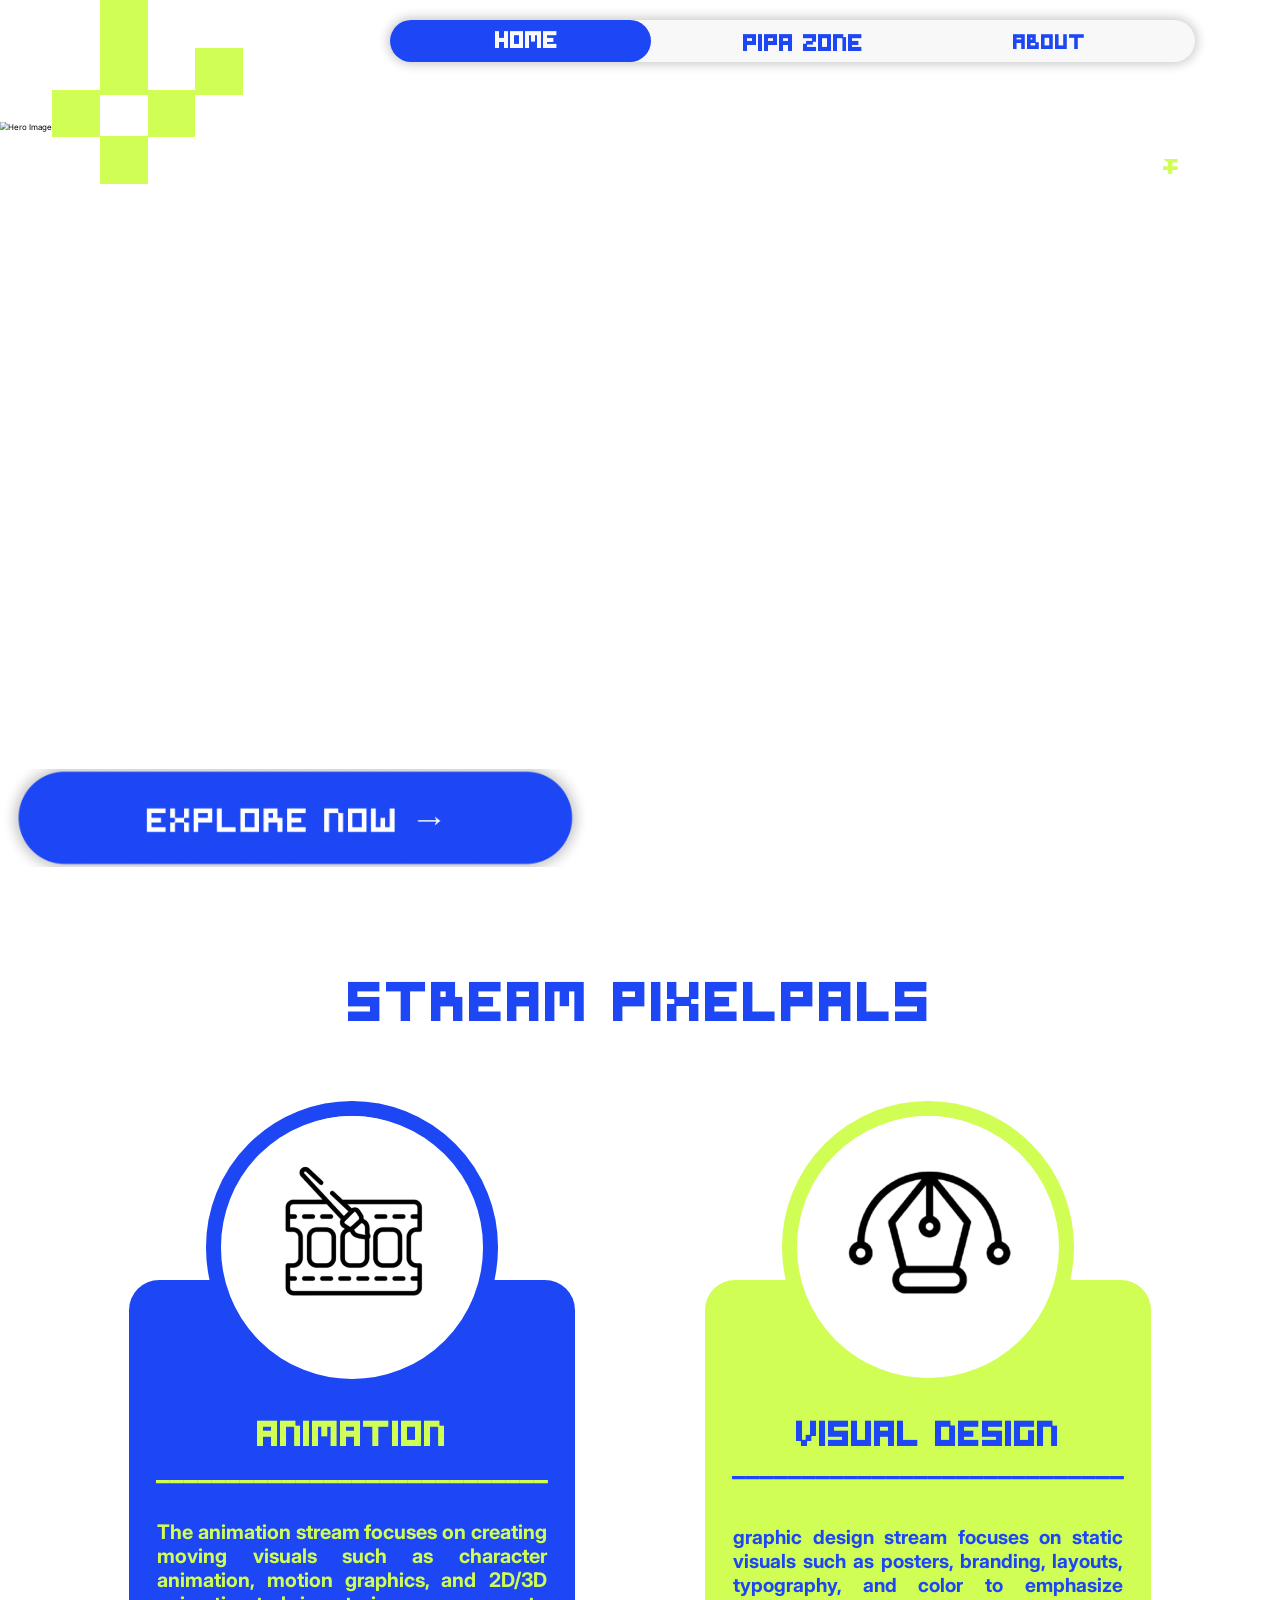
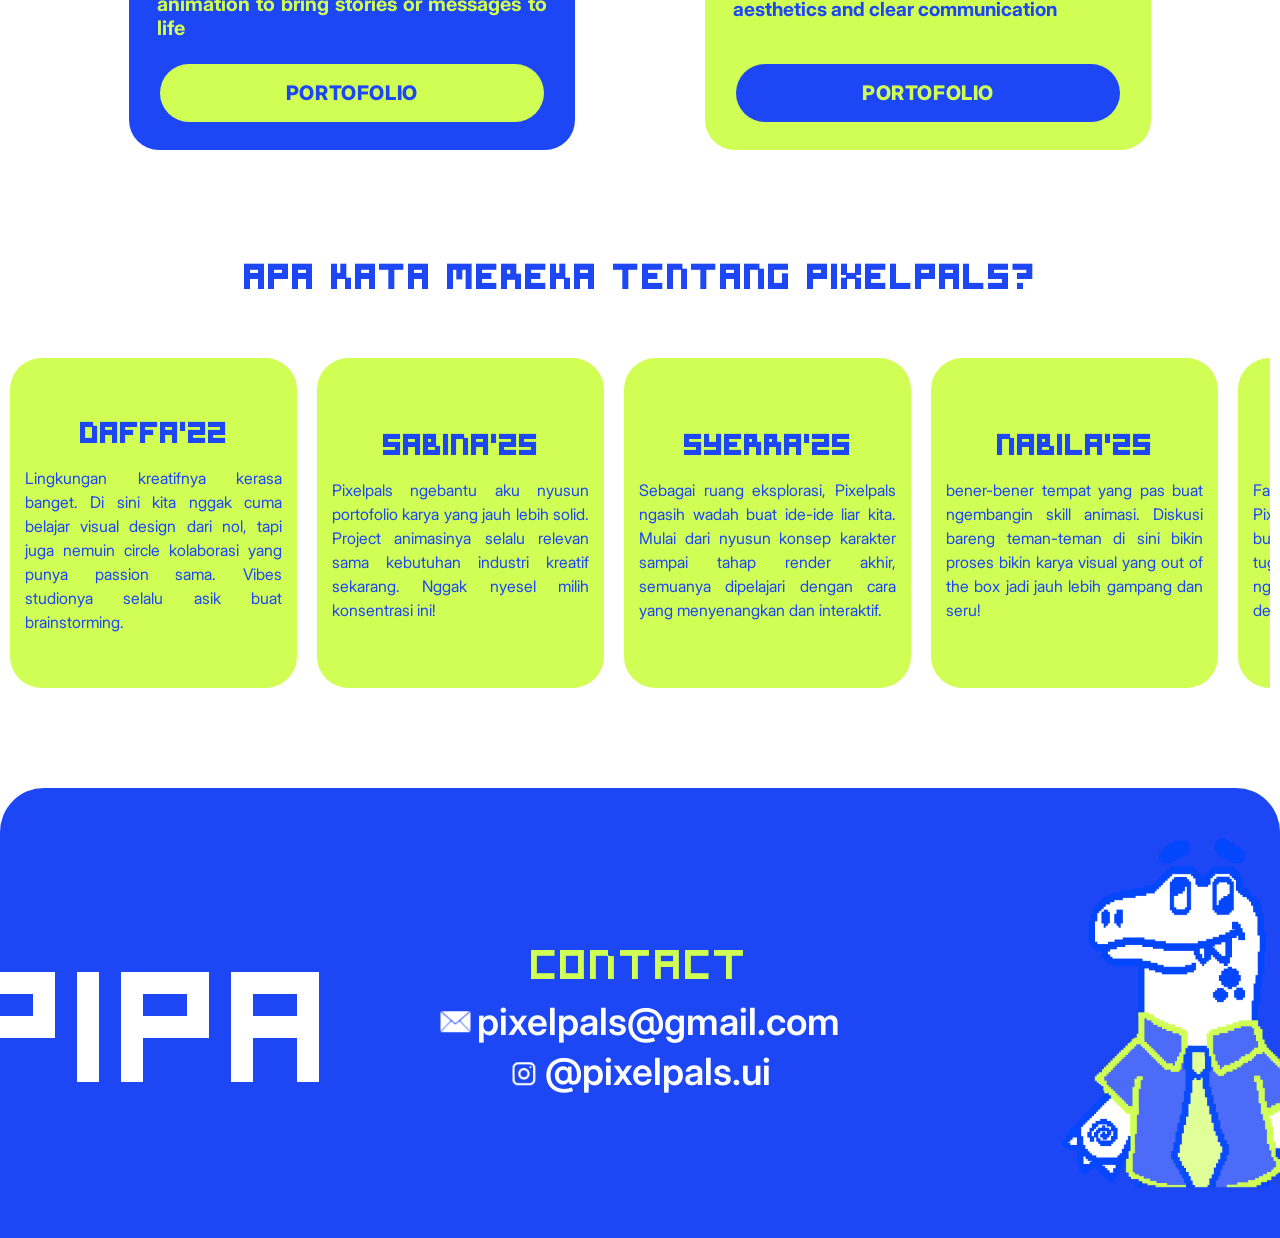
==== commit d0b9eb6e: "update" ====
--- a/index.html
+++ b/index.html
@@ -30,7 +30,7 @@
     </div>
 
     <!-- Header & Navigation -->
-    <header style="width: 100%; display: flex; justify-content: center; padding: 40px 60px 20px 60px; position: relative; z-index: 100;">
+    <header style="width: 100%; display: flex; justify-content: right; padding: 40px 170px 20px 60px; position: relative; z-index: 100;">
         <div style="width: 100%; max-width: 1610px; height: 83px; position: relative; border-radius: 118.92px;">
             <!-- Background with shadow -->
             <div style="width: 100%; height: 83px; left: 0px; top: 0px; position: absolute; opacity: 0.70; background: #F7F6F6; box-shadow: 0px 0px 20.22px 4.76px rgba(0, 0, 0, 0.30); border-radius: 118.92px;"></div>
@@ -53,23 +53,23 @@
         <div class="hero-wrapper">
             <div class="hero-accent"></div>
             <img src="img/hero-image.png" alt="Hero Image" class="hero-image">
-            <a href="https://google.com" class="hero-cta">
+            <a href="#stream" class="hero-cta">
                 <img src="img/explore-now-button.png" alt="">
             </a>
         </div>
     </section>
 
     <!-- Stream Section - Custom Design -->
-    <section class="stream-section snap-section">
+    <section class="stream-section snap-section" id="stream">
         <h2 class="stream-title-custom">STREAM PIXELPALS</h2>
         
         <div class="stream-design-container">
             <div style="width: 100%; max-width: 2044px; height: auto; aspect-ratio: 2044.37 / 1359.50; position: relative; margin: 0 auto;">
                 <!-- Left Blue Box -->
-                <div style="width: 892.76px; height: 1001.36px; left: 0px; top: 358.14px; position: absolute; background: #1D47F5; border-radius: 60.29px; max-width: 45%;"></div>
+                <div style="width: 892.76px; height: 940.36px; left: 0px; top: 358.14px; position: absolute; background: #1D47F5; border-radius: 60.29px; max-width: 45%;"></div>
                 
                 <!-- Right Green Box -->
-                <div style="width: 892.76px; height: 1001.36px; left: 1151.61px; top: 357.94px; position: absolute; background: #D0FE54; border-radius: 60.29px; max-width: 45%;"></div>
+                <div style="width: 892.76px; height: 940.36px; left: 1151.61px; top: 357.94px; position: absolute; background: #D0FE54; border-radius: 60.29px; max-width: 45%;"></div>
                 
                 <!-- Visual Design Label -->
                 <div style="width: 654.97px; height: 132.82px; left: 1270.50px; top: 595.30px; position: absolute; text-align: center; justify-content: center; display: flex; flex-direction: column; color: #1D47F5; font-size: 64.31px; font-family: 'Symtext', 'Space Mono', monospace; font-weight: bold; word-wrap: break-word;">VISUAL DESIGN</div>
@@ -180,11 +180,11 @@
                 <div style="text-align: center; color: #D0FE54; font-size: 80px; font-family: 'Symtext', sans-serif; font-weight: 400; margin-bottom: 15px;">CONTACT</div>
                 <div style="display: flex; align-items: center; justify-content: center; gap: 12px; margin-bottom: 10px;">
                     <img src="img/Email-icon.png" alt="Email" style="width: 60px; height: 45px; object-fit: contain;">
-                    <span style="text-align: center; color: white; font-size: 75px; font-family: 'Inter', sans-serif; font-weight: 600;">pixelpals@gmail.com</span>
+                    <a href="mailto:pixelpals@gmail.com" style="text-align: center; color: white; font-size: 75px; font-family: 'Inter', sans-serif; font-weight: 600; text-decoration: none;">pixelpals@gmail.com</span>
                 </div>
                 <div style="display: flex; align-items: center; justify-content: center; gap: 12px;">
                     <img src="img/IG-icon.png" alt="Instagram" style="width: 60px; height: 45px; object-fit: contain;">
-                    <span style="text-align: center; color: white; font-size: 75px; font-family: 'Inter', sans-serif; font-weight: 600;">@pixelpals.ui</span>
+                    <a href="https://www.instagram.com/pixelpals.ui/" style="text-align: center; color: white; font-size: 75px; font-family: 'Inter', sans-serif; font-weight: 600; text-decoration: none;" target="_blank">@pixelpals.ui</a>
                 </div>
             </div>
             
--- a/css/styleIndex.css
+++ b/css/styleIndex.css
@@ -3,6 +3,10 @@
             src: url('../attr/Symtext.ttf') format('truetype');
             font-weight: normal;
             font-style: normal;
+        }
+
+        html{
+              scroll-behavior: smooth;
         }
 
         * {
@@ -127,7 +131,7 @@
         .hero-wrapper {
             position: relative;
             width: 100%;
-            max-width: 2044px;
+            max-width: 2690px;
             aspect-ratio: 2720.33 / 1584.61;
             margin: 0 auto;
         }
@@ -135,6 +139,7 @@
         .hero-image {
             width: 100%;
             height: 100%;
+            
             object-fit: cover;
             display: block;
         }
@@ -167,15 +172,16 @@
 
         /* Stream Section - Using inline styles */
         .stream-section {
-            padding: 60px 20px;
+            padding: 0px 0px;
             text-align: center;
             width: 100%;
         }
 
         .stream-title-custom {
             color: #1D47F5;
-            font-size: 80px;
+            font-size: 100px;
             font-weight: bold;
+            padding: 10px 10px;
             font-family: 'Symtext', 'Space Mono', monospace;
             margin-top: 80px;
             margin-bottom: 120px;
